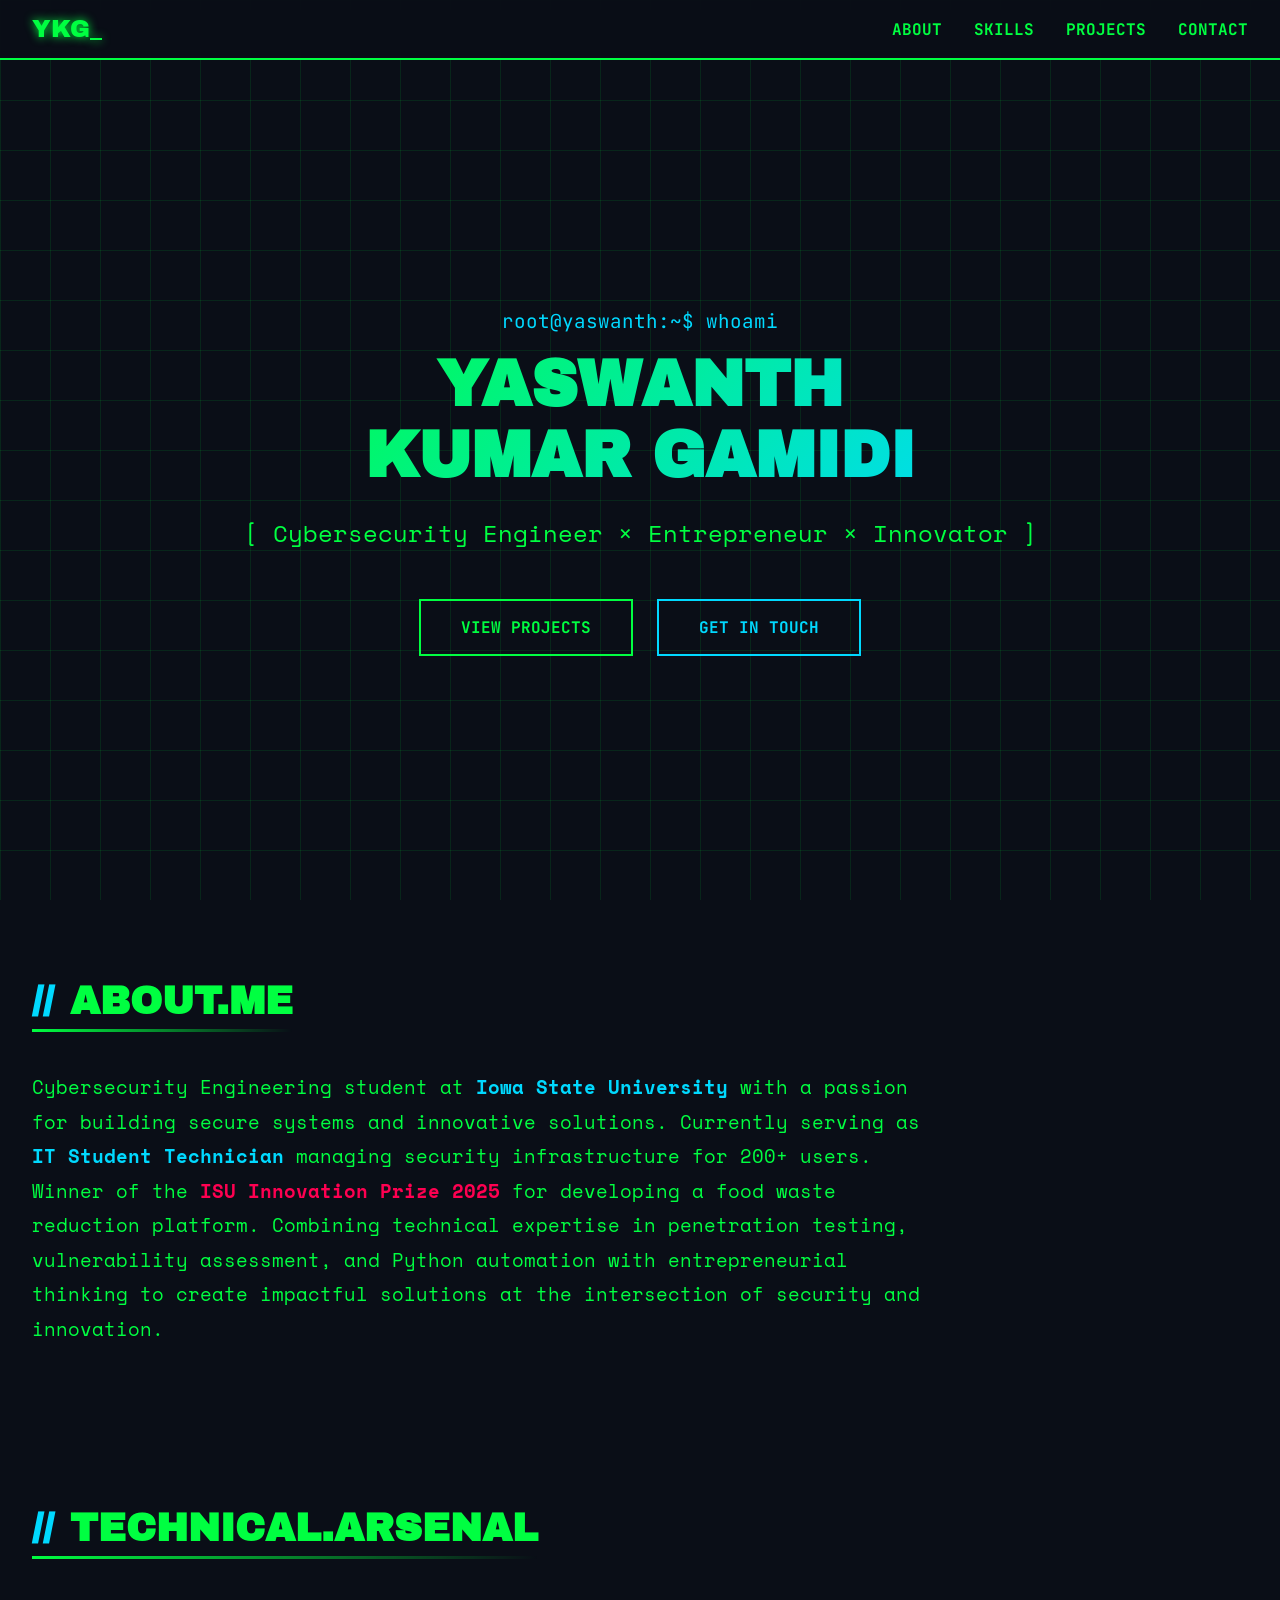
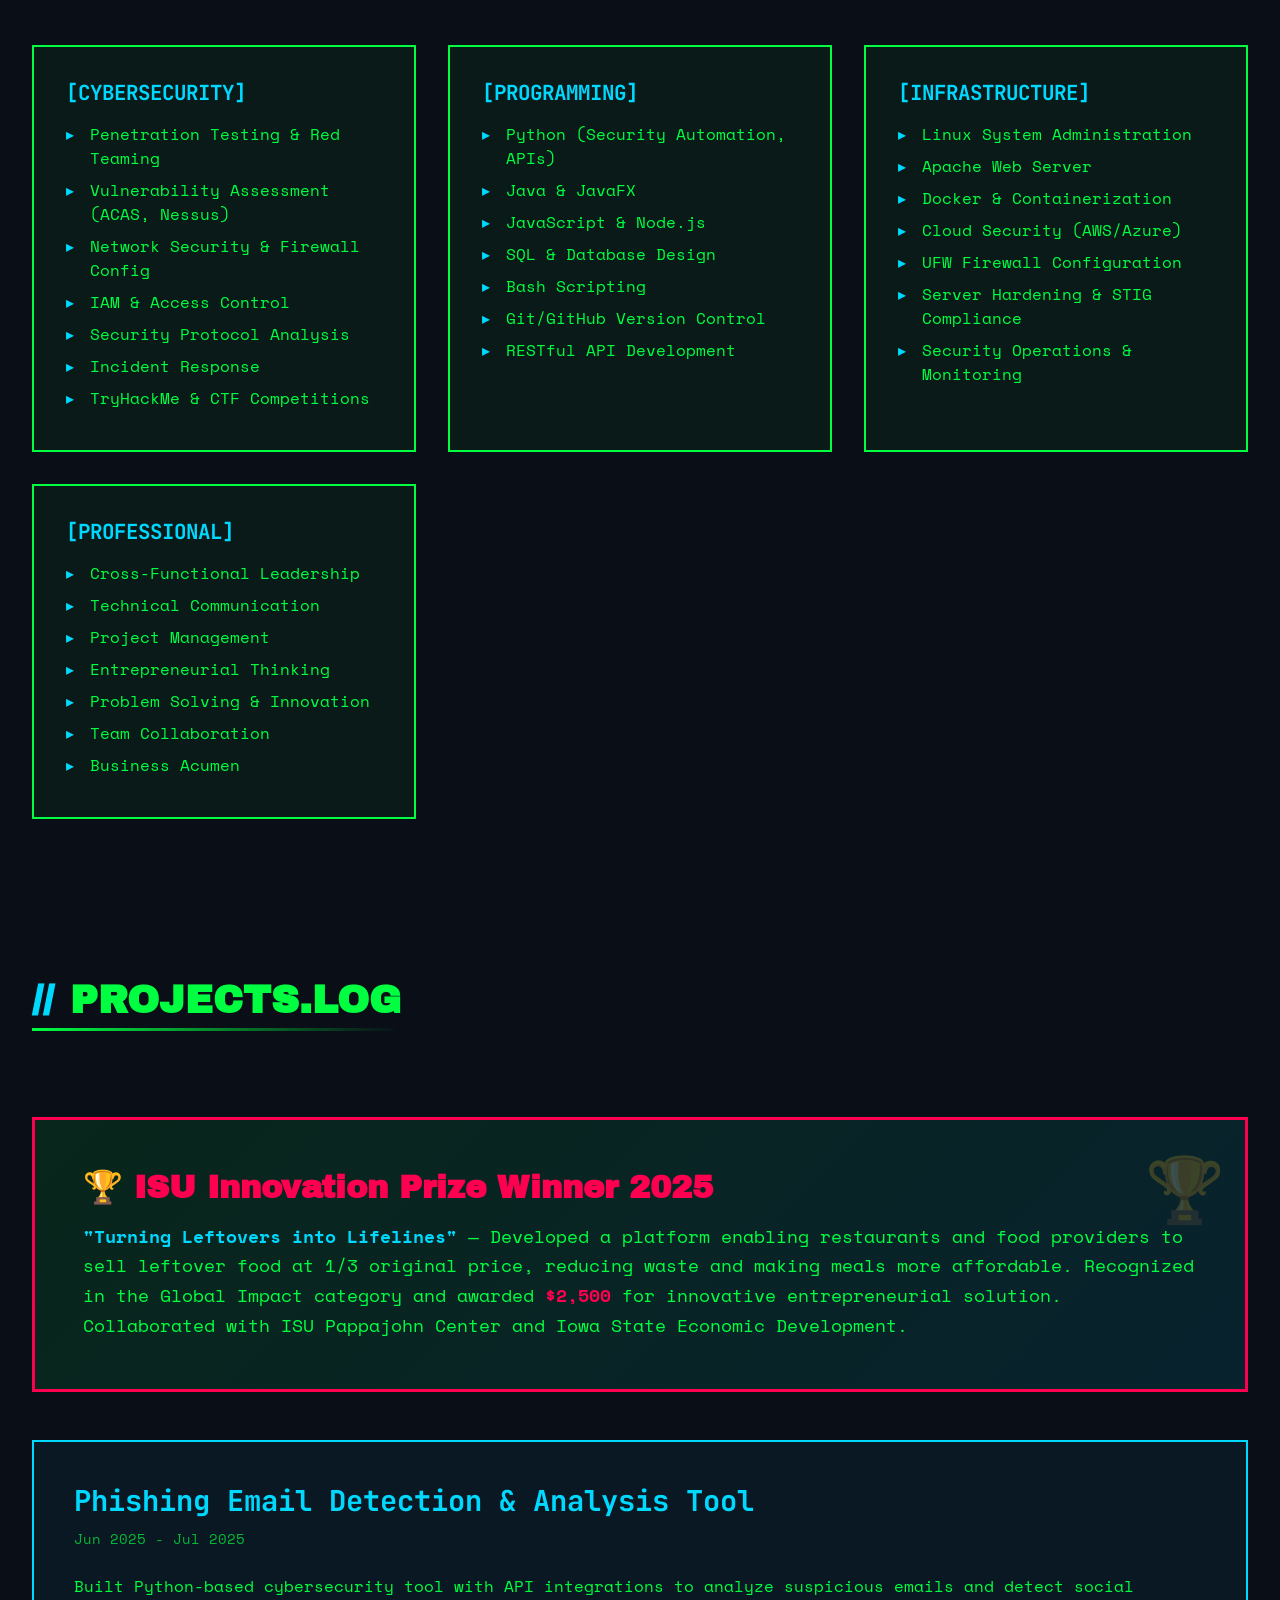
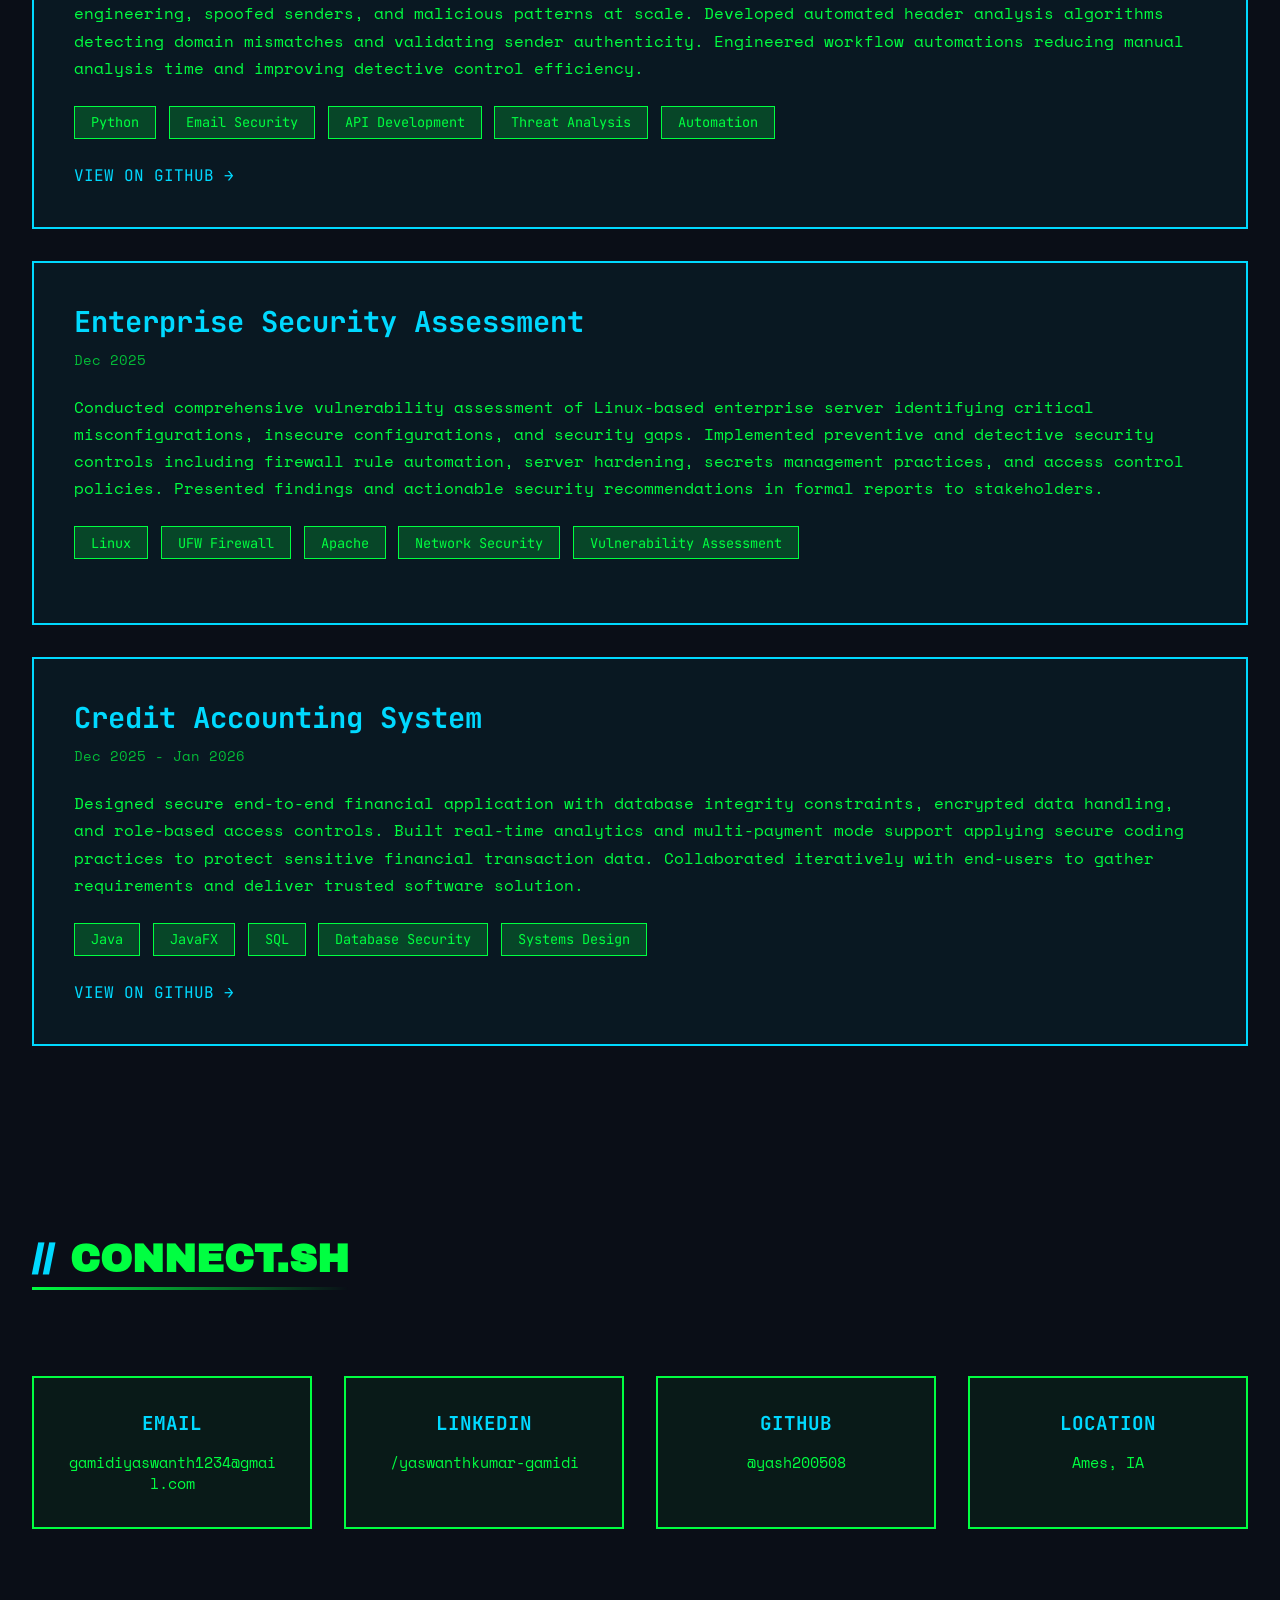
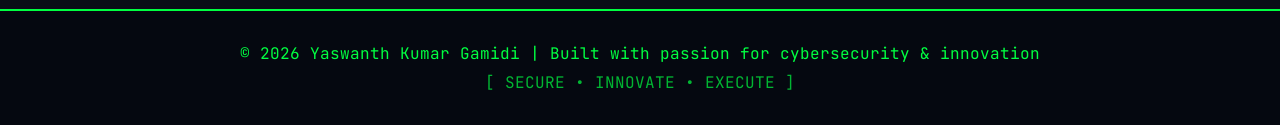
==== index.html @ 46345629 "Add responsive portfolio website" ====
<!DOCTYPE html>
<html lang="en">
<head>
    <meta charset="UTF-8">
    <meta name="viewport" content="width=device-width, initial-scale=1.0">
    <title>Yaswanth Kumar Gamidi | Cybersecurity & Entrepreneurship</title>
    <link href="https://fonts.googleapis.com/css2?family=JetBrains+Mono:wght@400;700&family=Space+Mono:wght@400;700&family=Archivo+Black&display=swap" rel="stylesheet">
    <style>
        :root {
            --terminal-green: #00ff41;
            --matrix-green: #0dff00;
            --dark-bg: #0a0e17;
            --darker-bg: #050810;
            --accent-cyan: #00d9ff;
            --warning-red: #ff0051;
            --grid-color: rgba(0, 255, 65, 0.1);
        }

        * {
            margin: 0;
            padding: 0;
            box-sizing: border-box;
        }

        body {
            font-family: 'Space Mono', monospace;
            background: var(--dark-bg);
            color: var(--terminal-green);
            overflow-x: hidden;
            cursor: crosshair;
        }

        /* Animated grid background */
        body::before {
            content: '';
            position: fixed;
            top: 0;
            left: 0;
            width: 100%;
            height: 100%;
            background-image: 
                linear-gradient(var(--grid-color) 1px, transparent 1px),
                linear-gradient(90deg, var(--grid-color) 1px, transparent 1px);
            background-size: 50px 50px;
            animation: gridScroll 20s linear infinite;
            pointer-events: none;
            z-index: -1;
        }

        @keyframes gridScroll {
            0% { transform: translateY(0); }
            100% { transform: translateY(50px); }
        }

        /* Glitch effect */
        .glitch {
            position: relative;
            animation: glitch 3s infinite;
        }

        @keyframes glitch {
            0%, 90%, 100% { transform: translate(0); }
            92% { transform: translate(-2px, 2px); }
            94% { transform: translate(2px, -2px); }
            96% { transform: translate(-2px, -2px); }
        }

        /* Header/Nav */
        header {
            position: fixed;
            top: 0;
            width: 100%;
            background: rgba(10, 14, 23, 0.95);
            backdrop-filter: blur(10px);
            border-bottom: 2px solid var(--terminal-green);
            z-index: 1000;
            padding: 1rem 2rem;
        }

        nav {
            max-width: 1400px;
            margin: 0 auto;
            display: flex;
            justify-content: space-between;
            align-items: center;
        }

        .logo {
            font-family: 'Archivo Black', sans-serif;
            font-size: 1.5rem;
            color: var(--terminal-green);
            text-shadow: 0 0 10px var(--terminal-green);
        }

        .nav-links {
            display: flex;
            flex-wrap: wrap;
            gap: 2rem;
            list-style: none;
        }

        .nav-links a {
            color: var(--terminal-green);
            text-decoration: none;
            font-family: 'JetBrains Mono', monospace;
            font-weight: 700;
            transition: all 0.3s;
            position: relative;
        }

        .nav-links a::before {
            content: '>';
            position: absolute;
            left: -15px;
            opacity: 0;
            transition: all 0.3s;
        }

        .nav-links a:hover {
            color: var(--accent-cyan);
            text-shadow: 0 0 10px var(--accent-cyan);
        }

        .nav-links a:hover::before {
            opacity: 1;
            left: -20px;
        }

        /* Hero Section */
        .hero {
            min-height: 100vh;
            display: flex;
            align-items: center;
            justify-content: center;
            padding: 6rem 2rem 2rem;
            position: relative;
        }

        .hero-content {
            max-width: 1200px;
            text-align: center;
            z-index: 1;
        }

        .terminal-prefix {
            font-family: 'JetBrains Mono', monospace;
            color: var(--accent-cyan);
            font-size: 1.2rem;
            margin-bottom: 1rem;
            animation: blink 1s infinite;
        }

        @keyframes blink {
            0%, 50% { opacity: 1; }
            51%, 100% { opacity: 0; }
        }

        h1 {
            font-family: 'Archivo Black', sans-serif;
            /* fluid size using clamp */
            font-size: clamp(2.5rem, 5vw, 5rem);
            line-height: 1.1;
            margin-bottom: 1.5rem;
            text-transform: uppercase;
            background: linear-gradient(135deg, var(--terminal-green), var(--accent-cyan));
            -webkit-background-clip: text;
            -webkit-text-fill-color: transparent;
            background-clip: text;
            animation: slideUp 1s ease-out;
        }

        @keyframes slideUp {
            from { opacity: 0; transform: translateY(30px); }
            to { opacity: 1; transform: translateY(0); }
        }

        .tagline {
            /* responsive tagline */
            font-size: clamp(1rem, 2vw, 1.5rem);
            color: var(--terminal-green);
            margin-bottom: 2rem;
            font-weight: 400;
            animation: slideUp 1s ease-out 0.2s both;
        }

        .cta-buttons {
            display: flex;
            gap: 1.5rem;
            justify-content: center;
            margin-top: 3rem;
            animation: slideUp 1s ease-out 0.4s both;
        }

        .btn {
            padding: 1rem 2.5rem;
            border: 2px solid var(--terminal-green);
            background: transparent;
            color: var(--terminal-green);
            font-family: 'JetBrains Mono', monospace;
            font-weight: 700;
            font-size: 1rem;
            cursor: pointer;
            position: relative;
            overflow: hidden;
            transition: all 0.3s;
            text-decoration: none;
            display: inline-block;
        }

        .btn::before {
            content: '';
            position: absolute;
            top: 0;
            left: -100%;
            width: 100%;
            height: 100%;
            background: var(--terminal-green);
            transition: left 0.3s;
            z-index: -1;
        }

        .btn:hover {
            color: var(--dark-bg);
            box-shadow: 0 0 20px var(--terminal-green);
        }

        .btn:hover::before {
            left: 0;
        }

        .btn-secondary {
            border-color: var(--accent-cyan);
            color: var(--accent-cyan);
        }

        .btn-secondary::before {
            background: var(--accent-cyan);
        }

        .btn-secondary:hover {
            box-shadow: 0 0 20px var(--accent-cyan);
        }

        /* Sections */
        section {
            max-width: 1400px;
            margin: 0 auto;
            padding: 5rem 2rem;
        }

        .section-title {
            font-family: 'Archivo Black', sans-serif;
            /* clamp for responsive section title */
            font-size: clamp(2rem, 3vw, 3rem);
            color: var(--terminal-green);
            margin-bottom: 3rem;
            position: relative;
            display: inline-block;
        }

        .section-title::before {
            content: '//';
            color: var(--accent-cyan);
            margin-right: 1rem;
        }

        .section-title::after {
            content: '';
            position: absolute;
            bottom: -10px;
            left: 0;
            width: 100%;
            height: 3px;
            background: linear-gradient(90deg, var(--terminal-green), transparent);
        }

        /* Skills Grid */
        .skills-grid {
            display: grid;
            grid-template-columns: repeat(auto-fit, minmax(300px, 1fr));
            gap: 2rem;
            margin-top: 3rem;
        }

        .skill-card {
            background: rgba(0, 255, 65, 0.05);
            border: 2px solid var(--terminal-green);
            padding: 2rem;
            position: relative;
            transition: all 0.3s;
        }

        .skill-card::before {
            content: '';
            position: absolute;
            top: 0;
            left: 0;
            width: 4px;
            height: 0;
            background: var(--accent-cyan);
            transition: height 0.3s;
        }

        .skill-card:hover {
            transform: translateX(10px);
            background: rgba(0, 255, 65, 0.1);
            box-shadow: 0 0 30px rgba(0, 255, 65, 0.3);
        }

        .skill-card:hover::before {
            height: 100%;
        }

        .skill-card h3 {
            font-family: 'JetBrains Mono', monospace;
            color: var(--accent-cyan);
            margin-bottom: 1rem;
            font-size: 1.3rem;
        }

        .skill-card ul {
            list-style: none;
            color: var(--terminal-green);
        }

        .skill-card li {
            margin-bottom: 0.5rem;
            padding-left: 1.5rem;
            position: relative;
        }

        .skill-card li::before {
            content: '▸';
            position: absolute;
            left: 0;
            color: var(--accent-cyan);
        }

        /* Projects */
        .project-card {
            background: rgba(0, 217, 255, 0.05);
            border: 2px solid var(--accent-cyan);
            padding: 2.5rem;
            margin-bottom: 2rem;
            position: relative;
            transition: all 0.4s;
        }

        .project-card::after {
            content: '';
            position: absolute;
            top: -2px;
            right: -2px;
            bottom: -2px;
            left: -2px;
            background: linear-gradient(45deg, var(--terminal-green), var(--accent-cyan));
            z-index: -1;
            opacity: 0;
            transition: opacity 0.4s;
        }

        .project-card:hover::after {
            opacity: 0.3;
        }

        .project-card:hover {
            transform: scale(1.02);
            box-shadow: 0 10px 40px rgba(0, 217, 255, 0.4);
        }

        .project-header {
            display: flex;
            justify-content: space-between;
            align-items: start;
            margin-bottom: 1.5rem;
        }

        .project-card h3 {
            font-family: 'JetBrains Mono', monospace;
            font-size: 1.8rem;
            color: var(--accent-cyan);
            margin-bottom: 0.5rem;
        }

        .project-date {
            color: var(--terminal-green);
            font-size: 0.9rem;
            opacity: 0.7;
        }

        .project-description {
            color: var(--terminal-green);
            line-height: 1.7;
            margin-bottom: 1.5rem;
        }

        .project-tech {
            display: flex;
            flex-wrap: wrap;
            gap: 0.8rem;
            margin-bottom: 1.5rem;
        }

        .tech-tag {
            padding: 0.4rem 1rem;
            background: rgba(0, 255, 65, 0.2);
            border: 1px solid var(--terminal-green);
            font-family: 'JetBrains Mono', monospace;
            font-size: 0.85rem;
            color: var(--terminal-green);
        }

        .project-link {
            display: inline-flex;
            align-items: center;
            gap: 0.5rem;
            color: var(--accent-cyan);
            text-decoration: none;
            font-family: 'JetBrains Mono', monospace;
            transition: all 0.3s;
        }

        .project-link:hover {
            text-shadow: 0 0 10px var(--accent-cyan);
            transform: translateX(5px);
        }

        /* Achievement Card */
        .achievement-card {
            background: linear-gradient(135deg, rgba(0, 255, 65, 0.1), rgba(0, 217, 255, 0.1));
            border: 3px solid var(--warning-red);
            padding: 3rem;
            margin: 3rem 0;
            position: relative;
            overflow: hidden;
        }

        .achievement-card::before {
            content: '🏆';
            position: absolute;
            top: 20px;
            right: 20px;
            font-size: 4rem;
            opacity: 0.2;
        }

        .achievement-card h3 {
            font-family: 'Archivo Black', sans-serif;
            font-size: 2rem;
            color: var(--warning-red);
            margin-bottom: 1rem;
        }

        /* Contact Section */
        .contact-grid {
            display: grid;
            grid-template-columns: repeat(auto-fit, minmax(250px, 1fr));
            gap: 2rem;
            margin-top: 3rem;
        }

        .contact-item {
            background: rgba(0, 255, 65, 0.05);
            border: 2px solid var(--terminal-green);
            padding: 2rem;
            text-align: center;
            transition: all 0.3s;
            text-decoration: none;
            color: var(--terminal-green);
            display: block;
        }

        .contact-item:hover {
            background: rgba(0, 255, 65, 0.15);
            transform: translateY(-10px);
            box-shadow: 0 10px 30px rgba(0, 255, 65, 0.3);
        }

        .contact-item h4 {
            font-family: 'JetBrains Mono', monospace;
            color: var(--accent-cyan);
            margin-bottom: 1rem;
            font-size: 1.2rem;
        }

        /* Footer */
        footer {
            background: var(--darker-bg);
            border-top: 2px solid var(--terminal-green);
            padding: 2rem;
            text-align: center;
            color: var(--terminal-green);
            font-family: 'JetBrains Mono', monospace;
        }

        /* Scroll indicator */
        .scroll-indicator {
            position: fixed;
            top: 0;
            left: 0;
            height: 4px;
            background: linear-gradient(90deg, var(--terminal-green), var(--accent-cyan));
            z-index: 9999;
            transition: width 0.1s;
        }

        /* Responsive */
        @media (max-width: 768px) {
            h1 {
                font-size: 3rem;
            }
            .section-title {
                font-size: 2rem;
            }
            .nav-links {
                gap: 1rem;
                font-size: 0.9rem;
            }
        }

        /* Responsive adjustments for long contact text */
        .contact-item p {
            max-width: 100%;
            overflow-wrap: anywhere;
            word-break: break-word;
            line-height: 1.4;
            font-size: clamp(0.85rem, 1.2vw, 1rem);
        }

        @media (max-width: 768px) {
            .contact-item {
                padding: 1.5rem;
            }
        }

    </style>
</head>
<body>
    <!-- Scroll Progress Bar -->
    <div class="scroll-indicator" id="scrollIndicator"></div>

    <!-- Header -->
    <header>
        <nav>
            <div class="logo glitch">YKG_</div>
            <ul class="nav-links">
                <li><a href="#about">ABOUT</a></li>
                <li><a href="#skills">SKILLS</a></li>
                <li><a href="#projects">PROJECTS</a></li>
                <li><a href="#contact">CONTACT</a></li>
            </ul>
        </nav>
    </header>

    <!-- Hero Section -->
    <section class="hero">
        <div class="hero-content">
            <div class="terminal-prefix">root@yaswanth:~$ whoami</div>
            <h1 class="glitch">YASWANTH<br>KUMAR GAMIDI</h1>
            <p class="tagline">[ Cybersecurity Engineer × Entrepreneur × Innovator ]</p>
            <div class="cta-buttons">
                <a href="#projects" class="btn">VIEW PROJECTS</a>
                <a href="#contact" class="btn btn-secondary">GET IN TOUCH</a>
            </div>
        </div>
    </section>

    <!-- About Section -->
    <section id="about">
        <h2 class="section-title">ABOUT.ME</h2>
        <p style="font-size: 1.2rem; line-height: 1.8; color: var(--terminal-green); max-width: 900px;">
            Cybersecurity Engineering student at <span style="color: var(--accent-cyan); font-weight: 700;">Iowa State University</span> 
            with a passion for building secure systems and innovative solutions. Currently serving as 
            <span style="color: var(--accent-cyan); font-weight: 700;">IT Student Technician</span> managing security infrastructure for 200+ users.
            Winner of the <span style="color: var(--warning-red); font-weight: 700;">ISU Innovation Prize 2025</span> for developing 
            a food waste reduction platform. Combining technical expertise in penetration testing, vulnerability assessment, 
            and Python automation with entrepreneurial thinking to create impactful solutions at the intersection of security and innovation.
        </p>
    </section>

    <!-- Skills Section -->
    <section id="skills">
        <h2 class="section-title">TECHNICAL.ARSENAL</h2>
        <div class="skills-grid">
            <div class="skill-card">
                <h3>[CYBERSECURITY]</h3>
                <ul>
                    <li>Penetration Testing & Red Teaming</li>
                    <li>Vulnerability Assessment (ACAS, Nessus)</li>
                    <li>Network Security & Firewall Config</li>
                    <li>IAM & Access Control</li>
                    <li>Security Protocol Analysis</li>
                    <li>Incident Response</li>
                    <li>TryHackMe & CTF Competitions</li>
                </ul>
            </div>
            
            <div class="skill-card">
                <h3>[PROGRAMMING]</h3>
                <ul>
                    <li>Python (Security Automation, APIs)</li>
                    <li>Java & JavaFX</li>
                    <li>JavaScript & Node.js</li>
                    <li>SQL & Database Design</li>
                    <li>Bash Scripting</li>
                    <li>Git/GitHub Version Control</li>
                    <li>RESTful API Development</li>
                </ul>
            </div>
            
            <div class="skill-card">
                <h3>[INFRASTRUCTURE]</h3>
                <ul>
                    <li>Linux System Administration</li>
                    <li>Apache Web Server</li>
                    <li>Docker & Containerization</li>
                    <li>Cloud Security (AWS/Azure)</li>
                    <li>UFW Firewall Configuration</li>
                    <li>Server Hardening & STIG Compliance</li>
                    <li>Security Operations & Monitoring</li>
                </ul>
            </div>
            
            <div class="skill-card">
                <h3>[PROFESSIONAL]</h3>
                <ul>
                    <li>Cross-Functional Leadership</li>
                    <li>Technical Communication</li>
                    <li>Project Management</li>
                    <li>Entrepreneurial Thinking</li>
                    <li>Problem Solving & Innovation</li>
                    <li>Team Collaboration</li>
                    <li>Business Acumen</li>
                </ul>
            </div>
        </div>
    </section>

    <!-- Projects Section -->
    <section id="projects">
        <h2 class="section-title">PROJECTS.LOG</h2>
        
        <!-- Innovation Prize -->
        <div class="achievement-card">
            <h3>🏆 ISU Innovation Prize Winner 2025</h3>
            <p style="font-size: 1.1rem; line-height: 1.7; color: var(--terminal-green);">
                <strong style="color: var(--accent-cyan);">"Turning Leftovers into Lifelines"</strong> — Developed a platform enabling restaurants 
                and food providers to sell leftover food at 1/3 original price, reducing waste and making meals more affordable. 
                Recognized in the Global Impact category and awarded <strong style="color: var(--warning-red);">$2,500</strong> 
                for innovative entrepreneurial solution. Collaborated with ISU Pappajohn Center and Iowa State Economic Development.
            </p>
        </div>
        
        <div class="project-card">
            <div class="project-header">
                <div>
                    <h3>Phishing Email Detection & Analysis Tool</h3>
                    <div class="project-date">Jun 2025 - Jul 2025</div>
                </div>
            </div>
            <p class="project-description">
                Built Python-based cybersecurity tool with API integrations to analyze suspicious emails and detect social engineering, 
                spoofed senders, and malicious patterns at scale. Developed automated header analysis algorithms detecting domain 
                mismatches and validating sender authenticity. Engineered workflow automations reducing manual analysis time and improving 
                detective control efficiency.
            </p>
            <div class="project-tech">
                <span class="tech-tag">Python</span>
                <span class="tech-tag">Email Security</span>
                <span class="tech-tag">API Development</span>
                <span class="tech-tag">Threat Analysis</span>
                <span class="tech-tag">Automation</span>
            </div>
            <a href="https://github.com/yash200508/Punky-Phishing-Mail" class="project-link" target="_blank">
                VIEW ON GITHUB →
            </a>
        </div>
        
        <div class="project-card">
            <div class="project-header">
                <div>
                    <h3>Enterprise Security Assessment</h3>
                    <div class="project-date">Dec 2025</div>
                </div>
            </div>
            <p class="project-description">
                Conducted comprehensive vulnerability assessment of Linux-based enterprise server identifying critical misconfigurations, 
                insecure configurations, and security gaps. Implemented preventive and detective security controls including firewall 
                rule automation, server hardening, secrets management practices, and access control policies. Presented findings and 
                actionable security recommendations in formal reports to stakeholders.
            </p>
            <div class="project-tech">
                <span class="tech-tag">Linux</span>
                <span class="tech-tag">UFW Firewall</span>
                <span class="tech-tag">Apache</span>
                <span class="tech-tag">Network Security</span>
                <span class="tech-tag">Vulnerability Assessment</span>
            </div>
        </div>
        
        <div class="project-card">
            <div class="project-header">
                <div>
                    <h3>Credit Accounting System</h3>
                    <div class="project-date">Dec 2025 - Jan 2026</div>
                </div>
            </div>
            <p class="project-description">
                Designed secure end-to-end financial application with database integrity constraints, encrypted data handling, 
                and role-based access controls. Built real-time analytics and multi-payment mode support applying secure coding 
                practices to protect sensitive financial transaction data. Collaborated iteratively with end-users to gather 
                requirements and deliver trusted software solution.
            </p>
            <div class="project-tech">
                <span class="tech-tag">Java</span>
                <span class="tech-tag">JavaFX</span>
                <span class="tech-tag">SQL</span>
                <span class="tech-tag">Database Security</span>
                <span class="tech-tag">Systems Design</span>
            </div>
            <a href="https://github.com/yash200508/credit-accounting" class="project-link" target="_blank">
                VIEW ON GITHUB →
            </a>
        </div>
    </section>

    <!-- Contact Section -->
    <section id="contact">
        <h2 class="section-title">CONNECT.SH</h2>
        <div class="contact-grid">
            <a href="mailto:gamidiyaswanth1234@gmail.com" class="contact-item">
                <h4>EMAIL</h4>
                <p>gamidiyaswanth1234@gmail.com</p>
            </a>
            <a href="https://linkedin.com/in/yaswanthkumar-gamidi-3367861a9" target="_blank" class="contact-item">
                <h4>LINKEDIN</h4>
                <p>/yaswanthkumar-gamidi</p>
            </a>
            <a href="https://github.com/yash200508" target="_blank" class="contact-item">
                <h4>GITHUB</h4>
                <p>@yash200508</p>
            </a>
            <div class="contact-item">
                <h4>LOCATION</h4>
                <p>Ames, IA</p>
            </div>
        </div>
    </section>

    <!-- Footer -->
    <footer>
        <p>© 2026 Yaswanth Kumar Gamidi | Built with passion for cybersecurity & innovation</p>
        <p style="margin-top: 0.5rem; opacity: 0.7;">[ SECURE • INNOVATE • EXECUTE ]</p>
    </footer>

    <script>
        // Scroll progress indicator
        window.addEventListener('scroll', () => {
            const scrollIndicator = document.getElementById('scrollIndicator');
            const windowHeight = document.documentElement.scrollHeight - document.documentElement.clientHeight;
            const scrolled = (window.scrollY / windowHeight) * 100;
            scrollIndicator.style.width = scrolled + '%';
        });

        // Smooth scrolling for anchor links
        document.querySelectorAll('a[href^="#"]').forEach(anchor => {
            anchor.addEventListener('click', function (e) {
                e.preventDefault();
                const target = document.querySelector(this.getAttribute('href'));
                if (target) {
                    target.scrollIntoView({
                        behavior: 'smooth',
                        block: 'start'
                    });
                }
            });
        });
    </script>
</body>
</html>
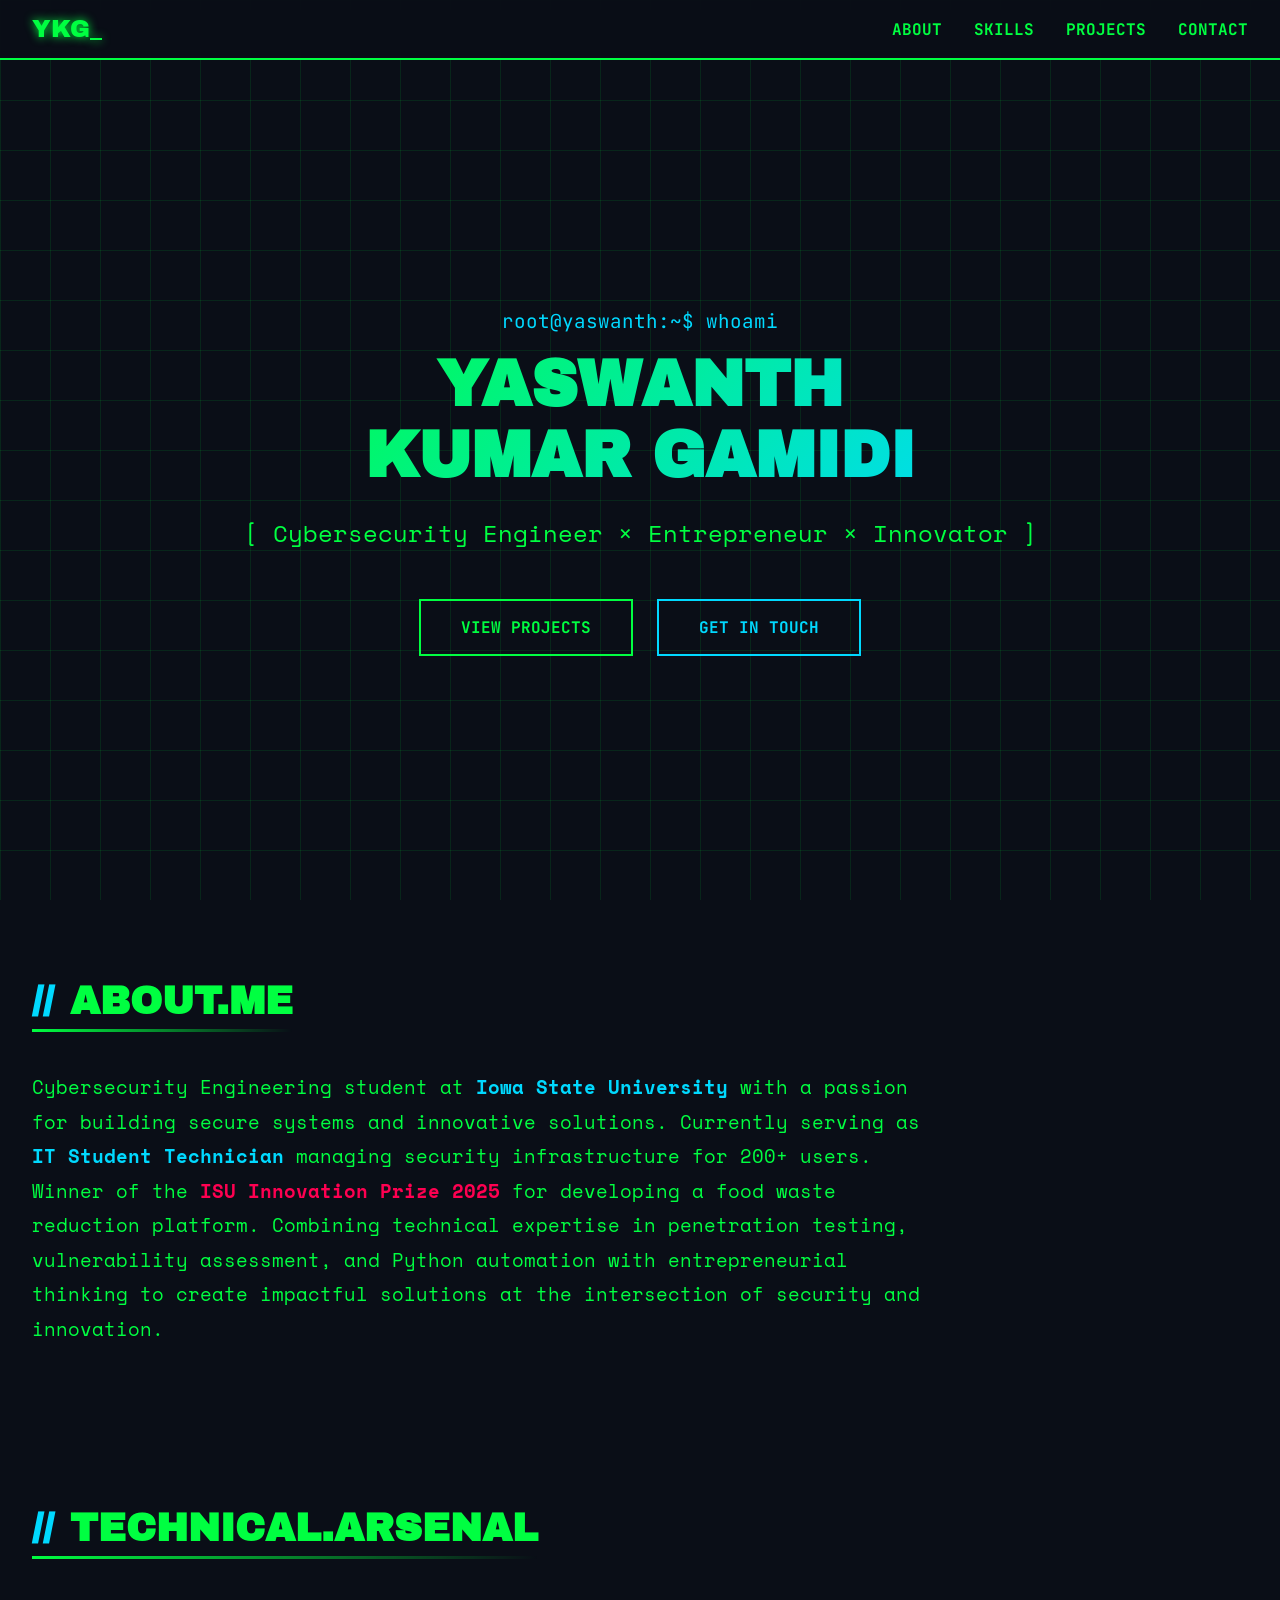
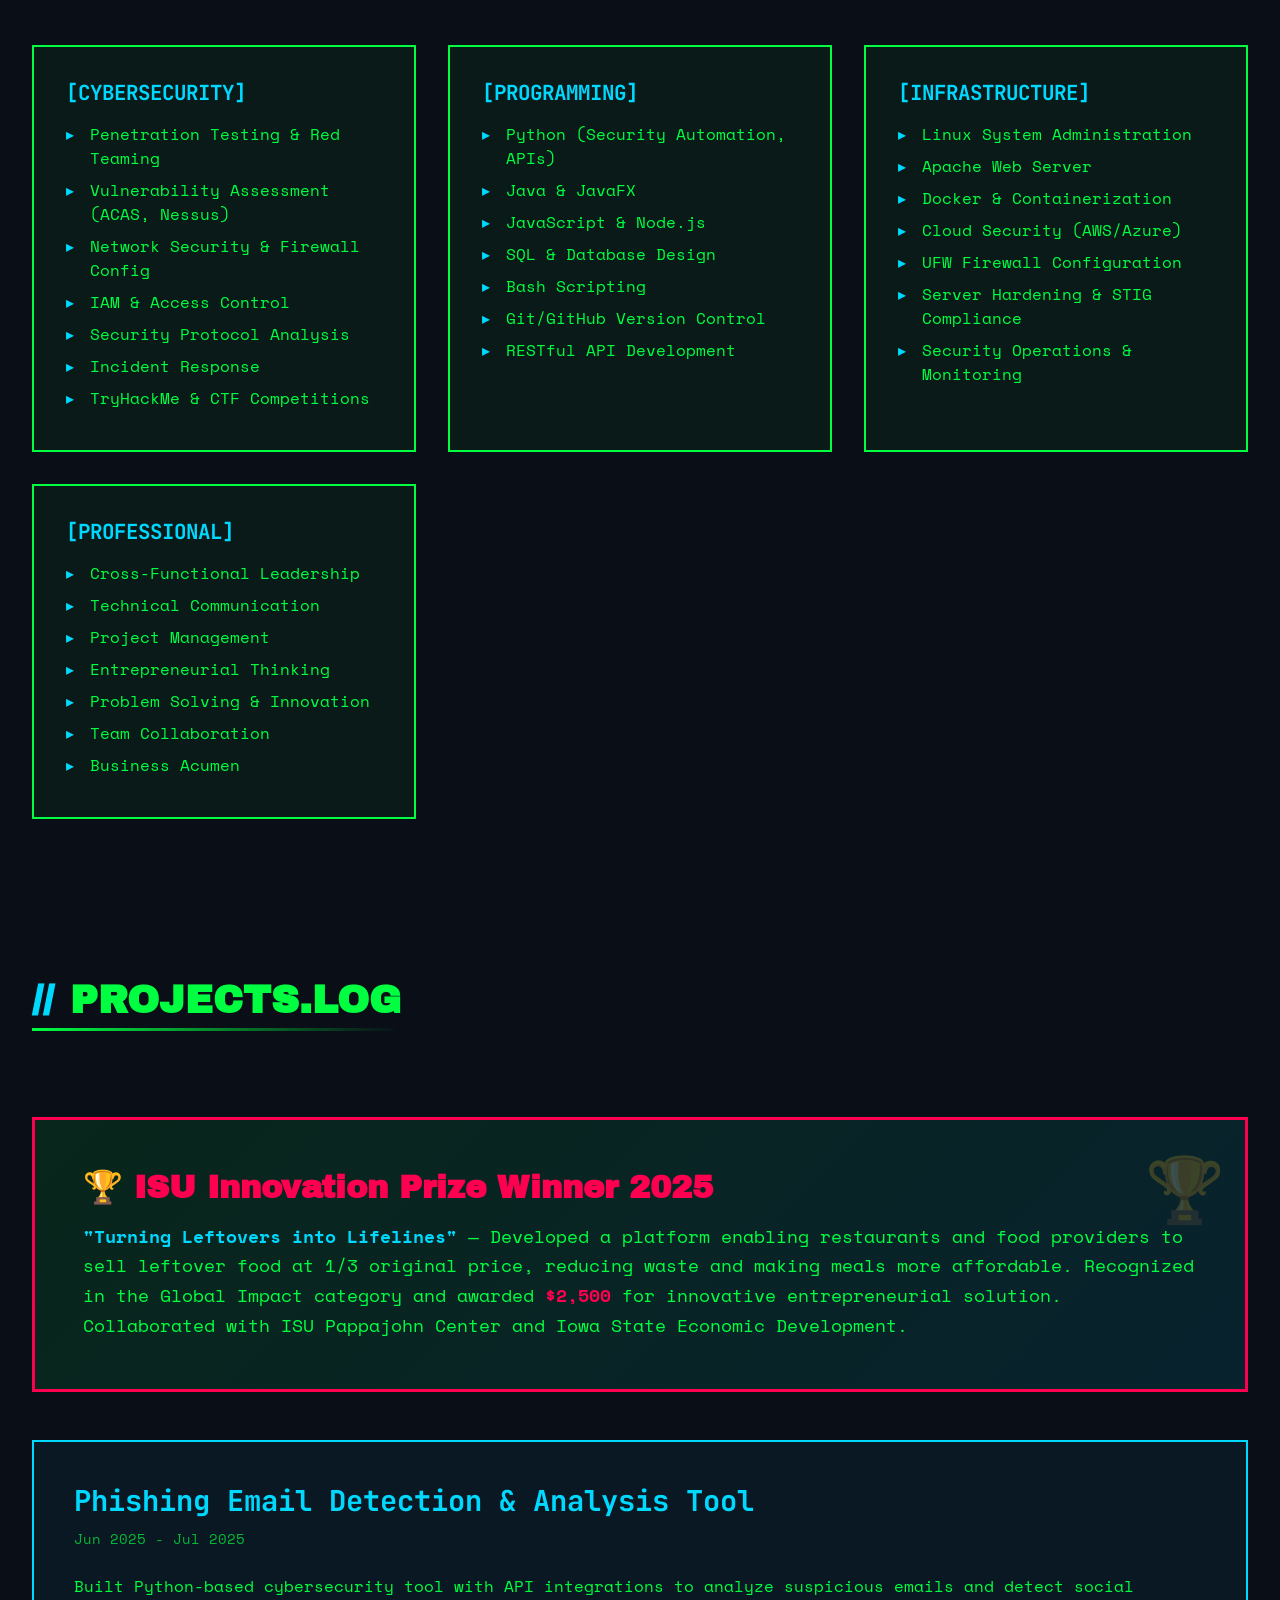
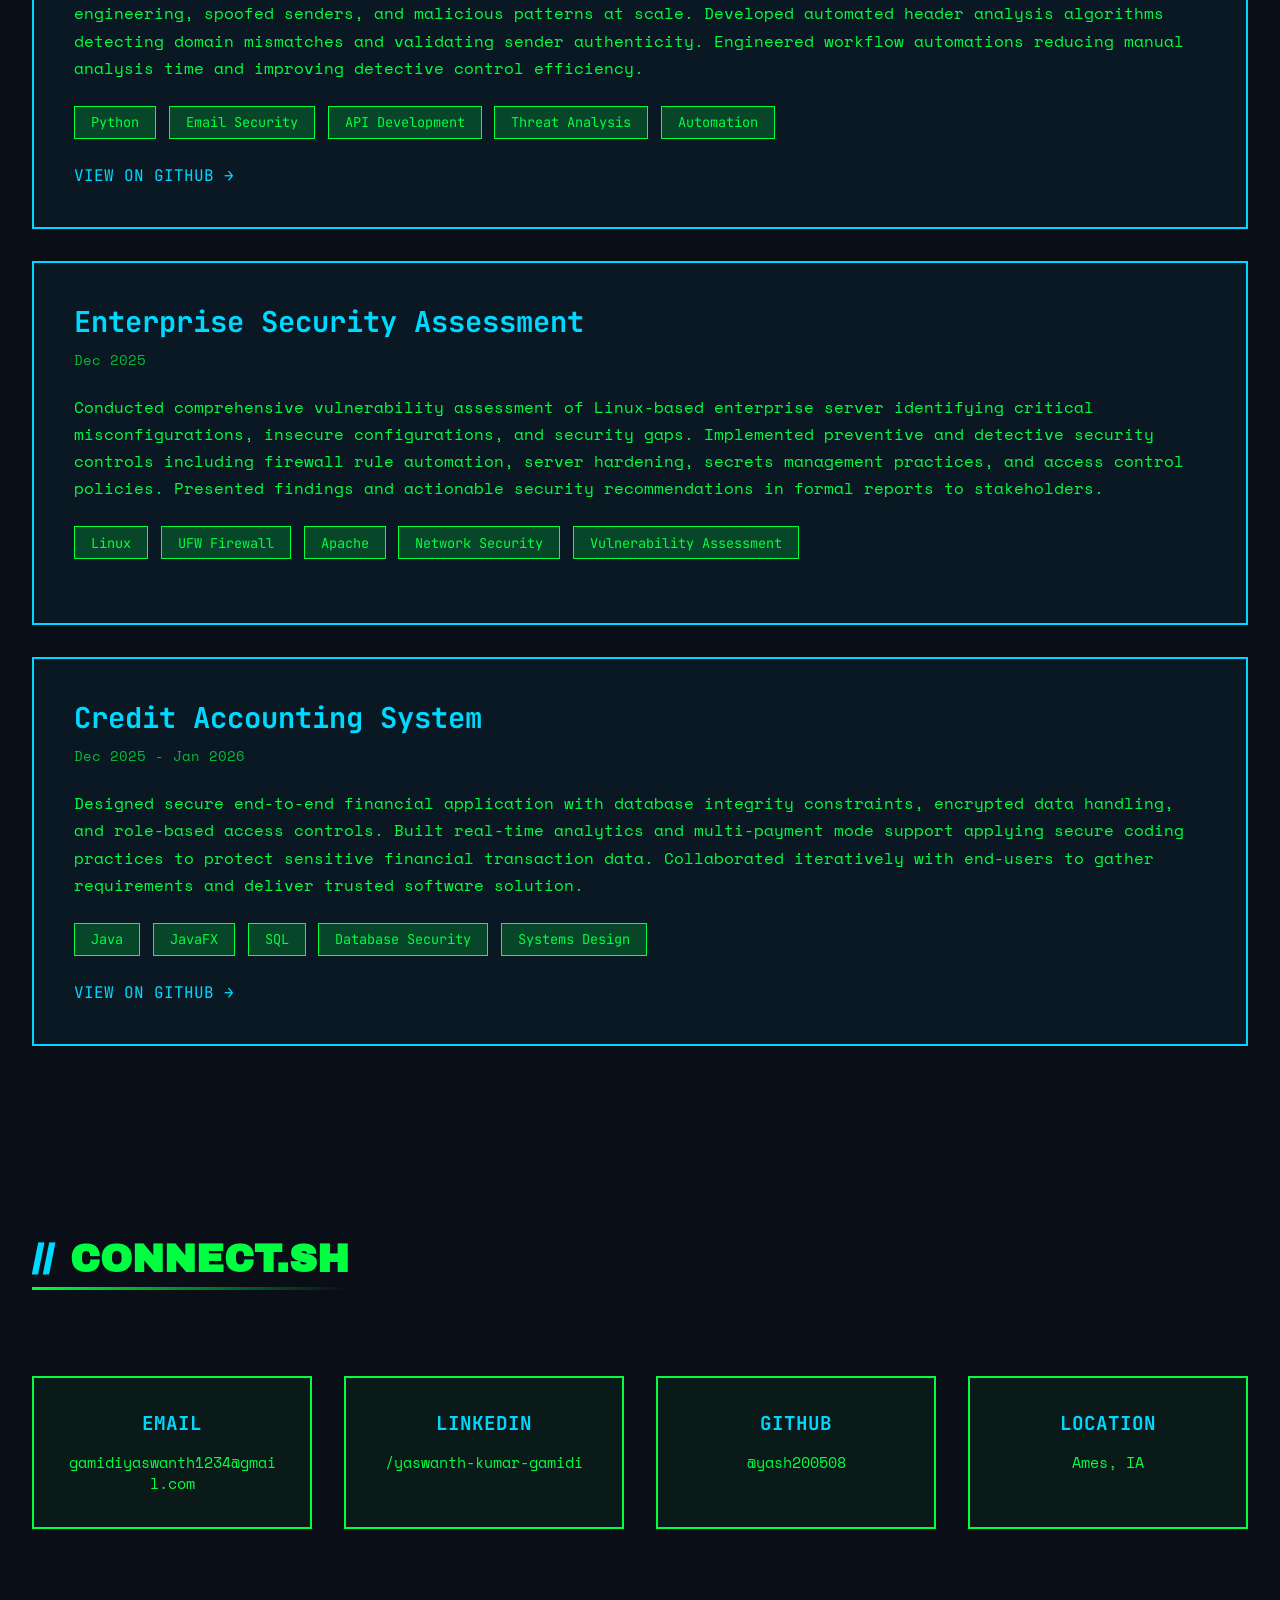
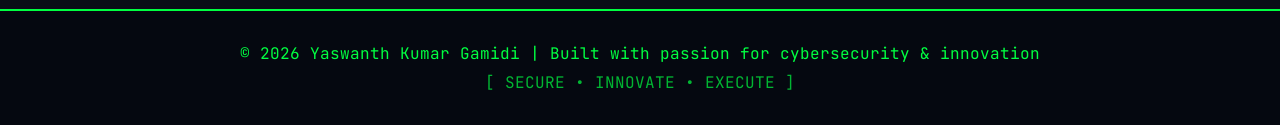
==== commit 23e2effb: "Update LinkedIn link to yaswanth-kumar-gamidi" ====
--- a/index.html
+++ b/index.html
@@ -732,9 +732,9 @@
                 <h4>EMAIL</h4>
                 <p>gamidiyaswanth1234@gmail.com</p>
             </a>
-            <a href="https://linkedin.com/in/yaswanthkumar-gamidi-3367861a9" target="_blank" class="contact-item">
+            <a href="https://www.linkedin.com/in/yaswanth-kumar-gamidi" target="_blank" class="contact-item">
                 <h4>LINKEDIN</h4>
-                <p>/yaswanthkumar-gamidi</p>
+                <p>/yaswanth-kumar-gamidi</p>
             </a>
             <a href="https://github.com/yash200508" target="_blank" class="contact-item">
                 <h4>GITHUB</h4>
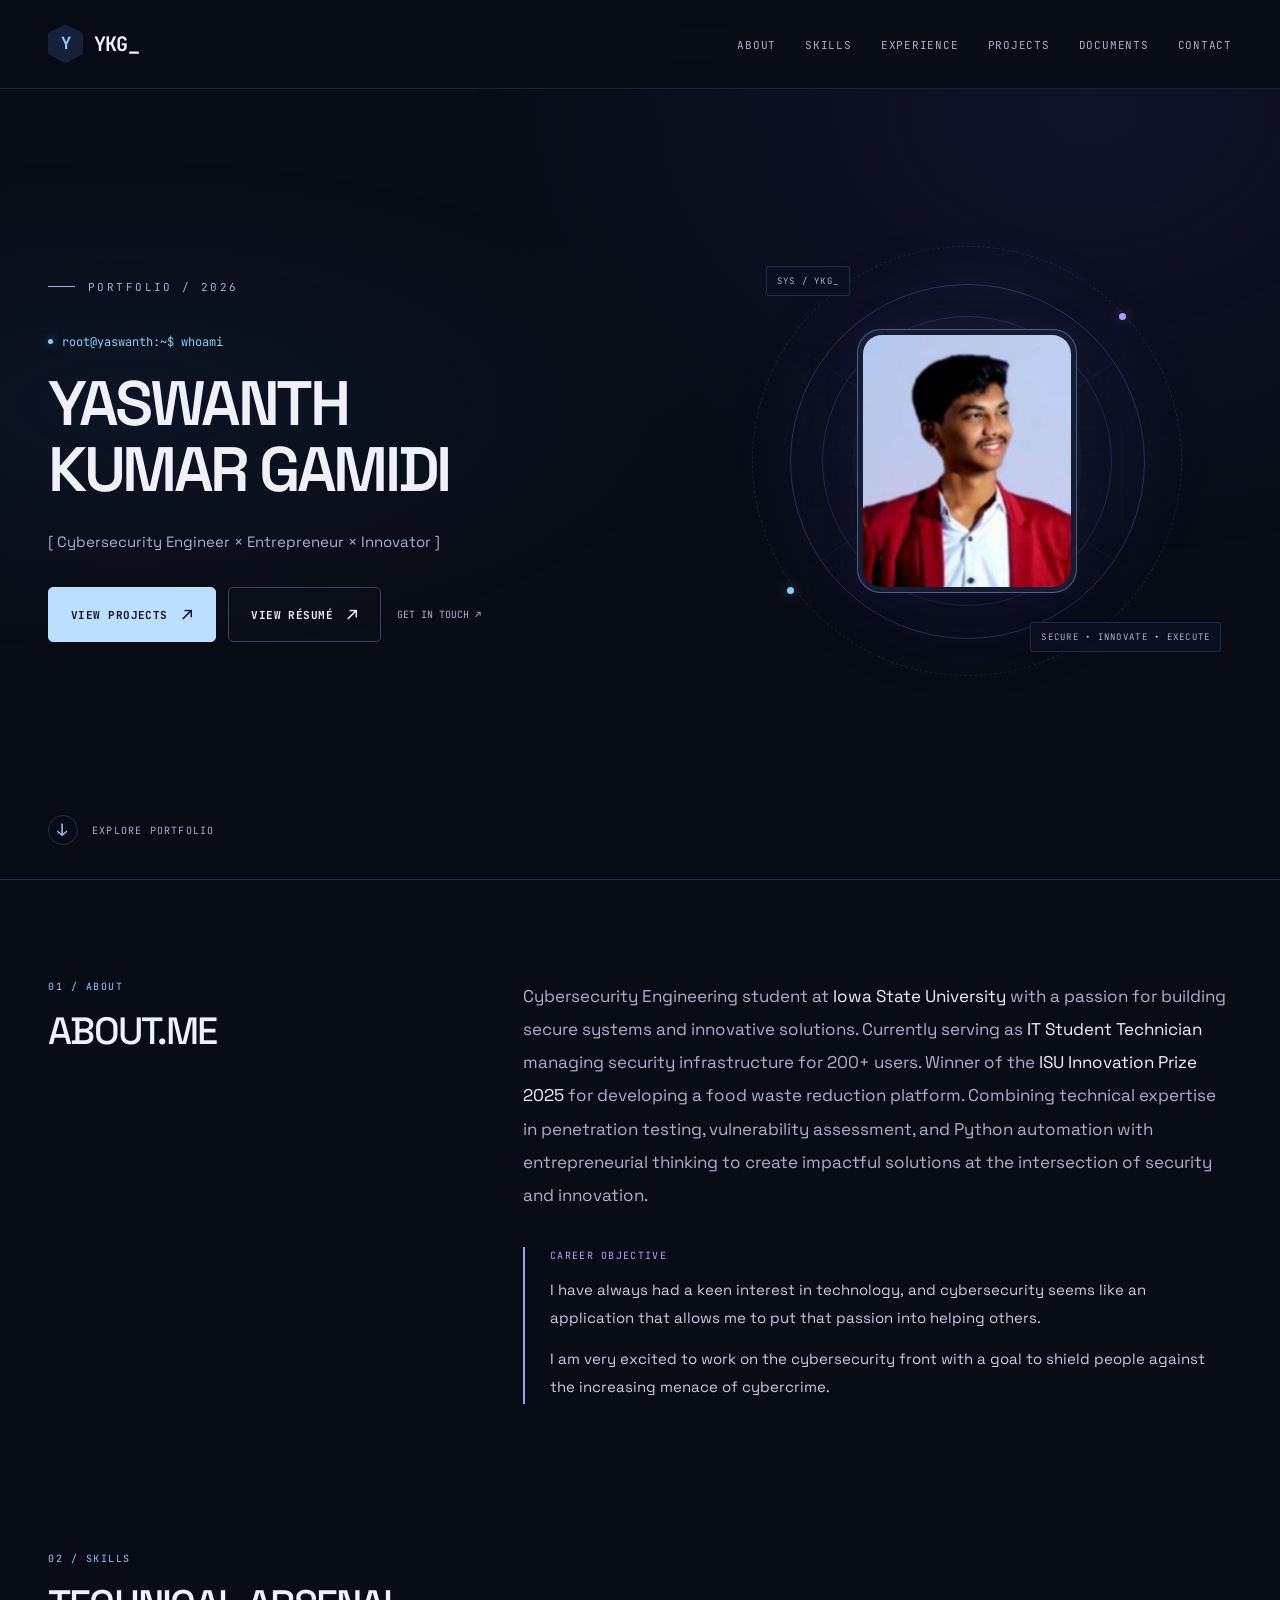
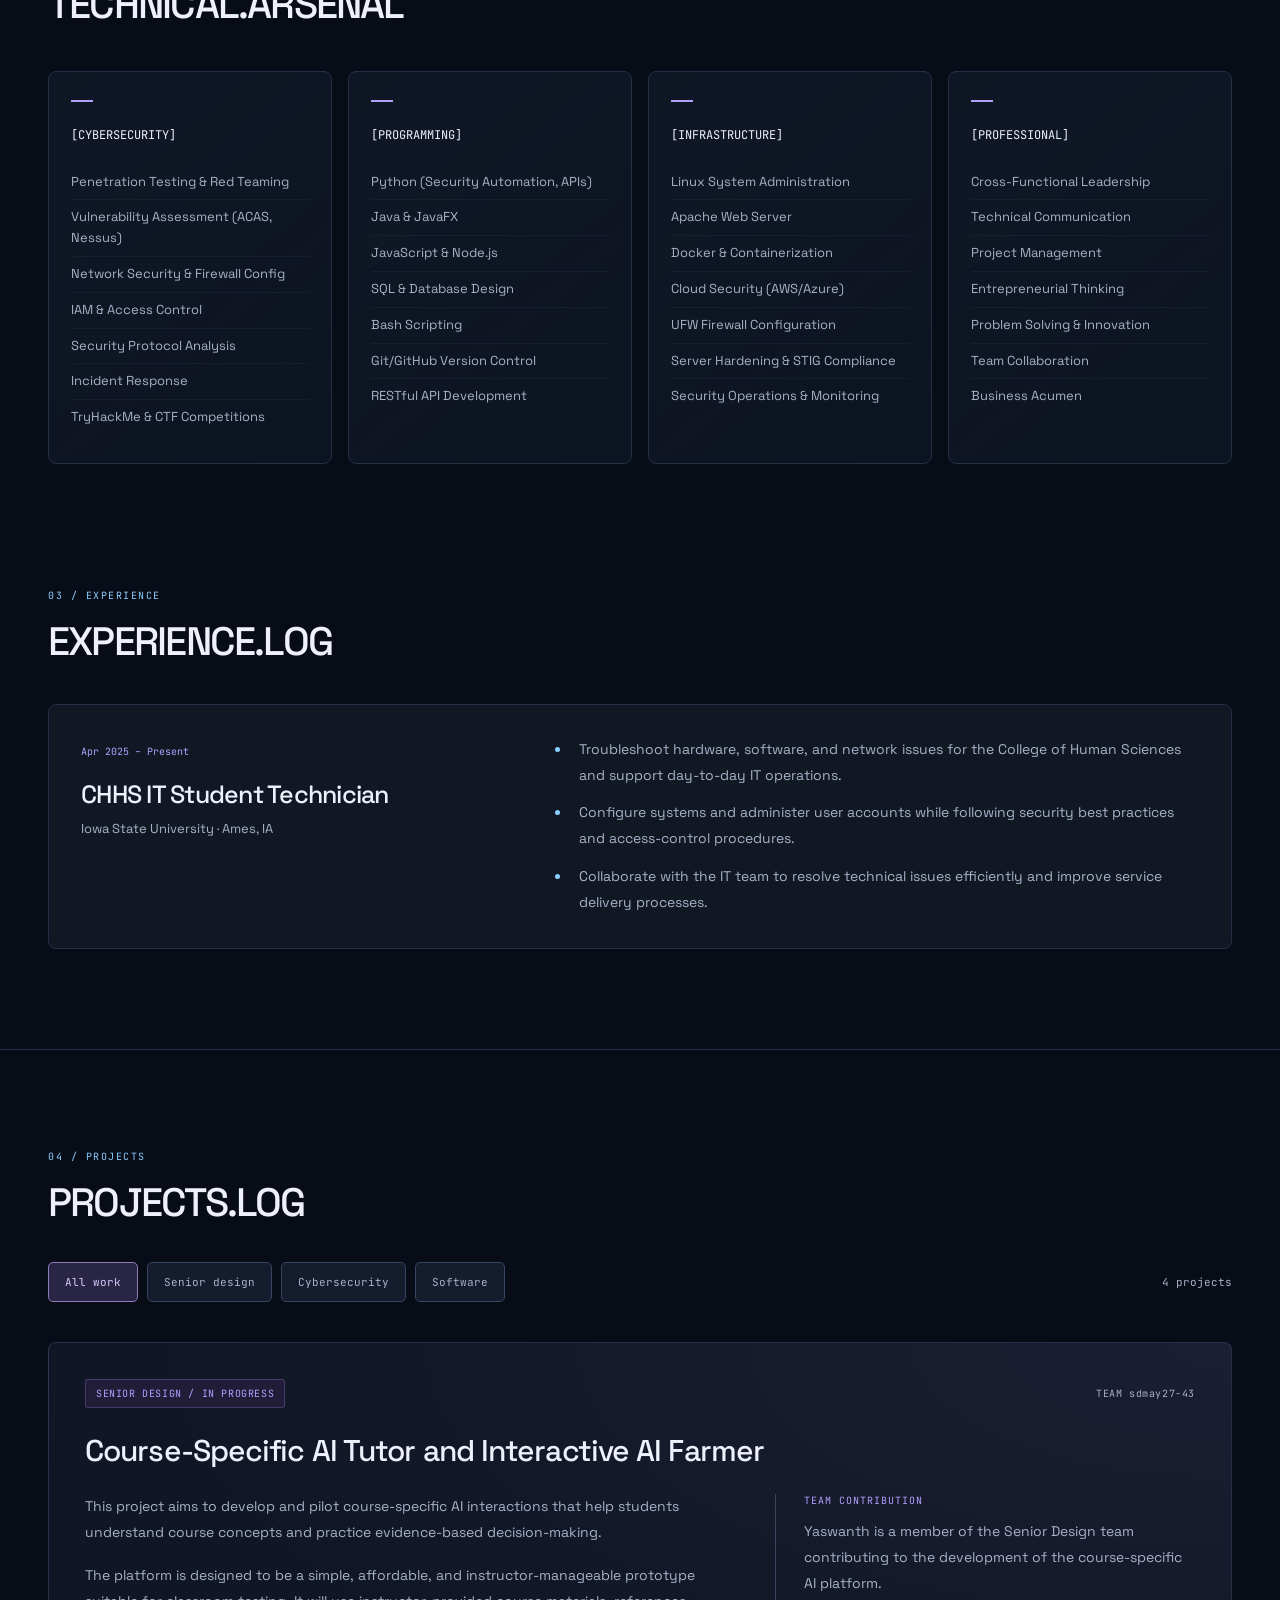
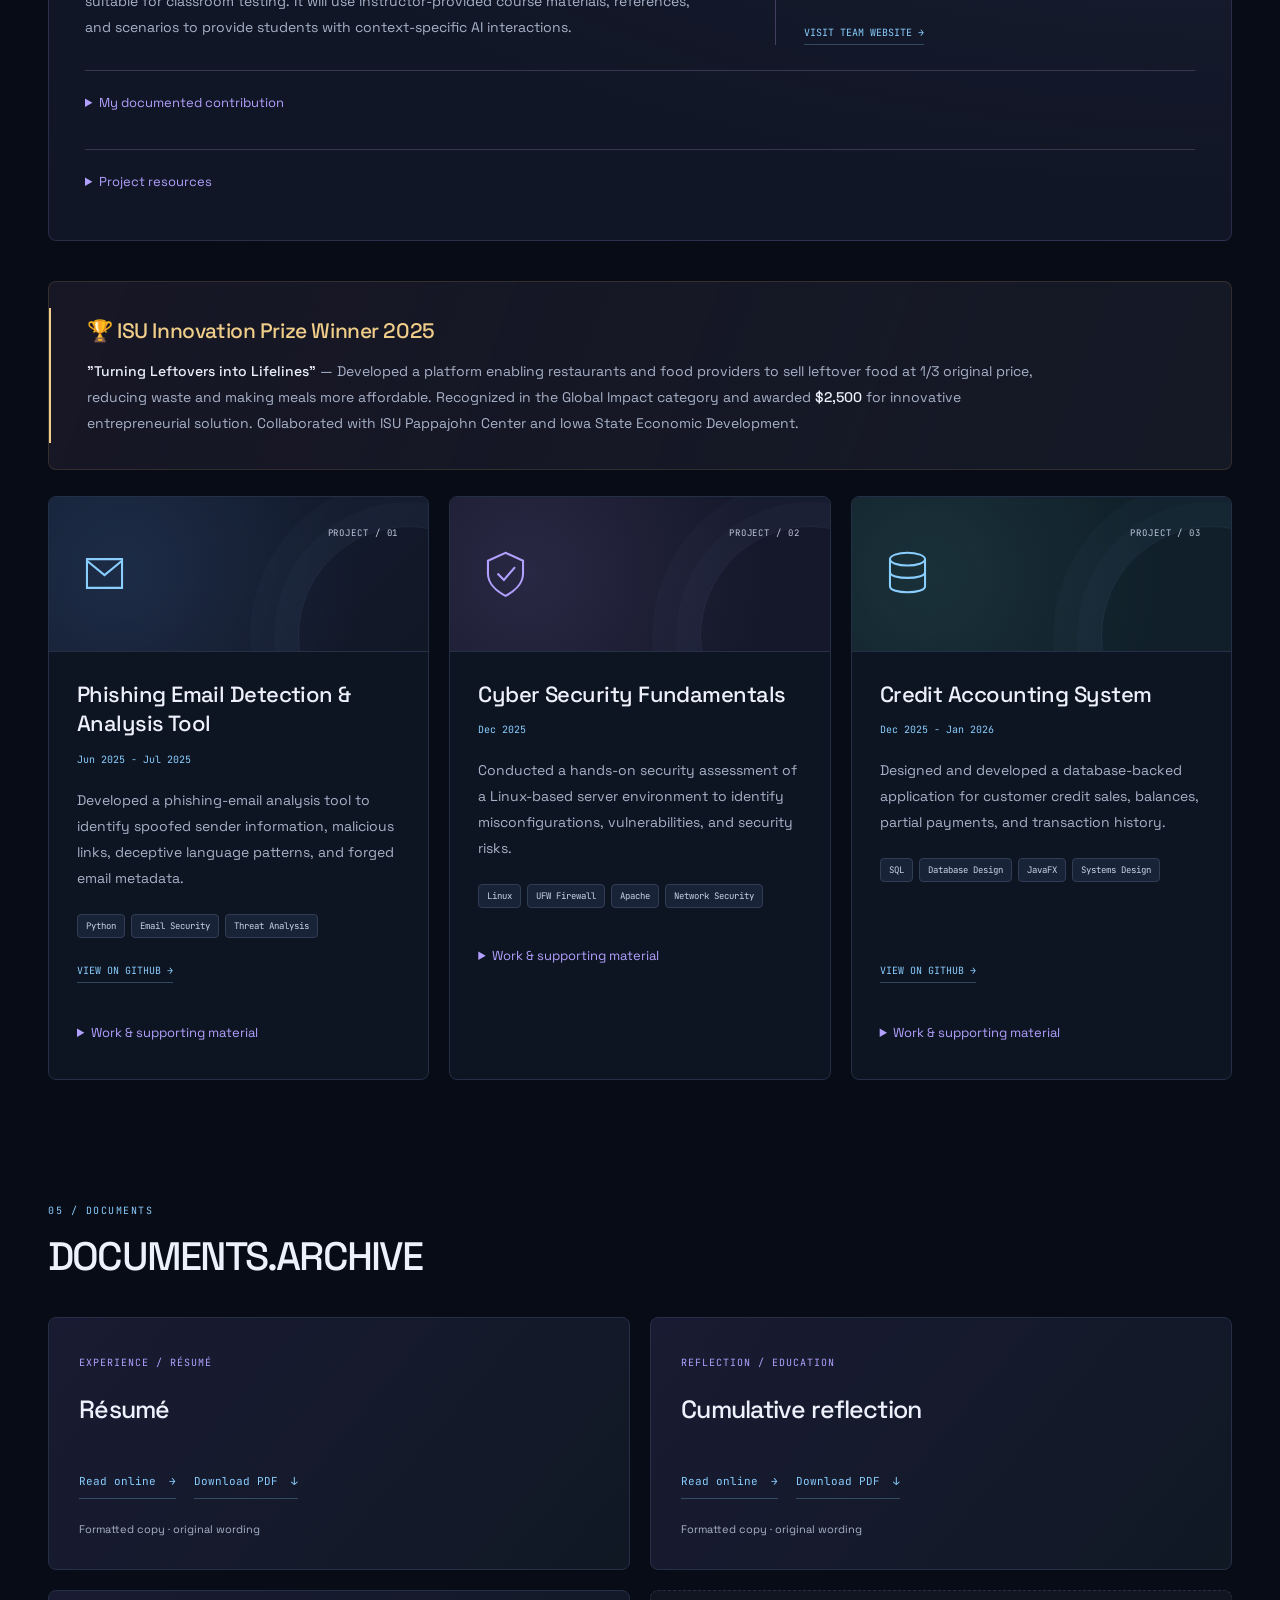
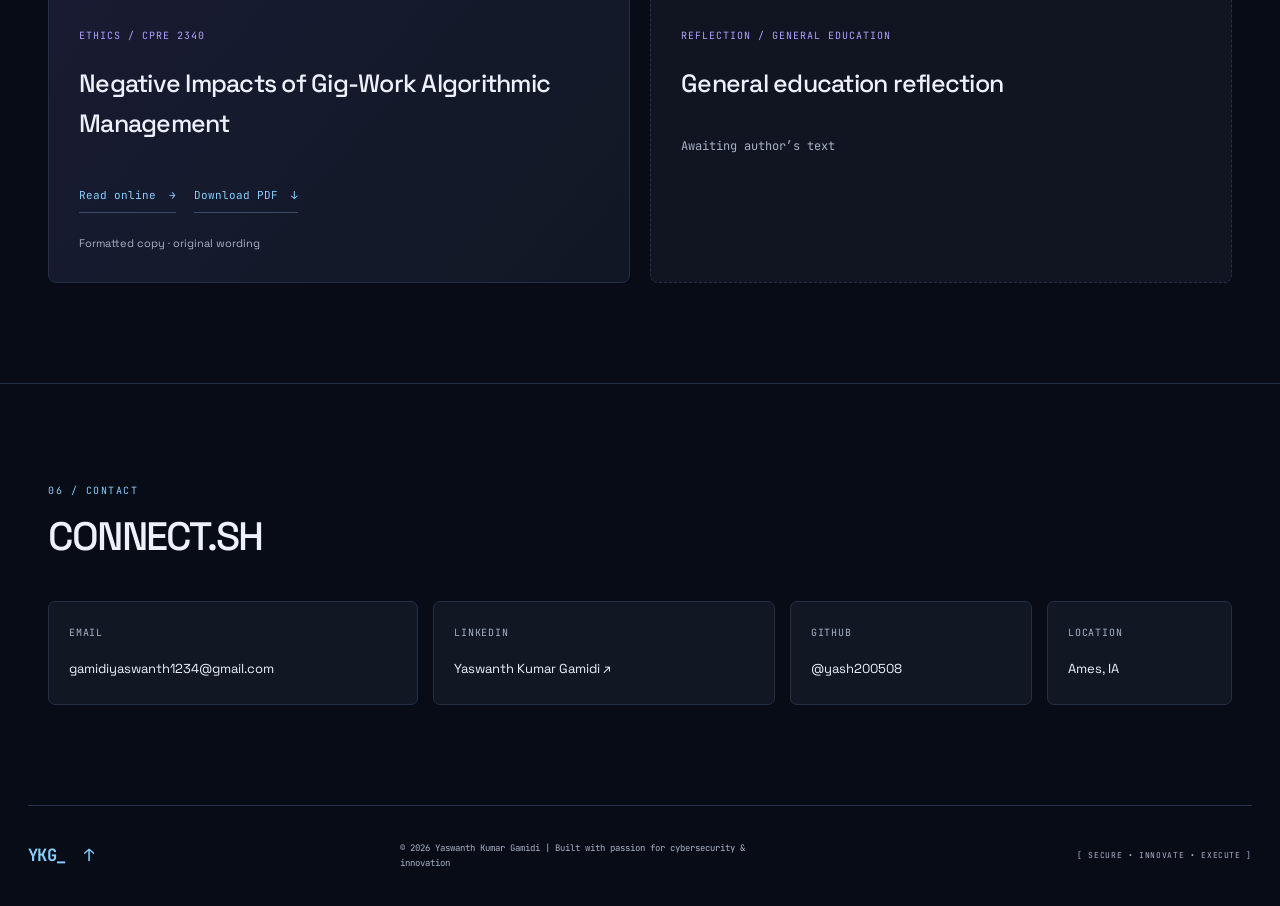
==== commit 4a6ba785: "Refresh portfolio and add verified course documents" ====
--- a/index.html
+++ b/index.html
@@ -1,586 +1,105 @@
 <!DOCTYPE html>
 <html lang="en">
 <head>
+    <meta name="google-site-verification" content="oh5GDa7Xq1QmqfIsRD6NwvUF0JlnraE29jCxqiWtumo" />
     <meta charset="UTF-8">
+    <link rel="icon" href="assets/favicon.svg" type="image/svg+xml">
     <meta name="viewport" content="width=device-width, initial-scale=1.0">
     <title>Yaswanth Kumar Gamidi | Cybersecurity & Entrepreneurship</title>
-    <link href="https://fonts.googleapis.com/css2?family=JetBrains+Mono:wght@400;700&family=Space+Mono:wght@400;700&family=Archivo+Black&display=swap" rel="stylesheet">
-    <style>
-        :root {
-            --terminal-green: #00ff41;
-            --matrix-green: #0dff00;
-            --dark-bg: #0a0e17;
-            --darker-bg: #050810;
-            --accent-cyan: #00d9ff;
-            --warning-red: #ff0051;
-            --grid-color: rgba(0, 255, 65, 0.1);
-        }
-
-        * {
-            margin: 0;
-            padding: 0;
-            box-sizing: border-box;
-        }
-
-        body {
-            font-family: 'Space Mono', monospace;
-            background: var(--dark-bg);
-            color: var(--terminal-green);
-            overflow-x: hidden;
-            cursor: crosshair;
-        }
-
-        /* Animated grid background */
-        body::before {
-            content: '';
-            position: fixed;
-            top: 0;
-            left: 0;
-            width: 100%;
-            height: 100%;
-            background-image: 
-                linear-gradient(var(--grid-color) 1px, transparent 1px),
-                linear-gradient(90deg, var(--grid-color) 1px, transparent 1px);
-            background-size: 50px 50px;
-            animation: gridScroll 20s linear infinite;
-            pointer-events: none;
-            z-index: -1;
-        }
-
-        @keyframes gridScroll {
-            0% { transform: translateY(0); }
-            100% { transform: translateY(50px); }
-        }
-
-        /* Glitch effect */
-        .glitch {
-            position: relative;
-            animation: glitch 3s infinite;
-        }
-
-        @keyframes glitch {
-            0%, 90%, 100% { transform: translate(0); }
-            92% { transform: translate(-2px, 2px); }
-            94% { transform: translate(2px, -2px); }
-            96% { transform: translate(-2px, -2px); }
-        }
-
-        /* Header/Nav */
-        header {
-            position: fixed;
-            top: 0;
-            width: 100%;
-            background: rgba(10, 14, 23, 0.95);
-            backdrop-filter: blur(10px);
-            border-bottom: 2px solid var(--terminal-green);
-            z-index: 1000;
-            padding: 1rem 2rem;
-        }
-
-        nav {
-            max-width: 1400px;
-            margin: 0 auto;
-            display: flex;
-            justify-content: space-between;
-            align-items: center;
-        }
-
-        .logo {
-            font-family: 'Archivo Black', sans-serif;
-            font-size: 1.5rem;
-            color: var(--terminal-green);
-            text-shadow: 0 0 10px var(--terminal-green);
-        }
-
-        .nav-links {
-            display: flex;
-            flex-wrap: wrap;
-            gap: 2rem;
-            list-style: none;
-        }
-
-        .nav-links a {
-            color: var(--terminal-green);
-            text-decoration: none;
-            font-family: 'JetBrains Mono', monospace;
-            font-weight: 700;
-            transition: all 0.3s;
-            position: relative;
-        }
-
-        .nav-links a::before {
-            content: '>';
-            position: absolute;
-            left: -15px;
-            opacity: 0;
-            transition: all 0.3s;
-        }
-
-        .nav-links a:hover {
-            color: var(--accent-cyan);
-            text-shadow: 0 0 10px var(--accent-cyan);
-        }
-
-        .nav-links a:hover::before {
-            opacity: 1;
-            left: -20px;
-        }
-
-        /* Hero Section */
-        .hero {
-            min-height: 100vh;
-            display: flex;
-            align-items: center;
-            justify-content: center;
-            padding: 6rem 2rem 2rem;
-            position: relative;
-        }
-
-        .hero-content {
-            max-width: 1200px;
-            text-align: center;
-            z-index: 1;
-        }
-
-        .terminal-prefix {
-            font-family: 'JetBrains Mono', monospace;
-            color: var(--accent-cyan);
-            font-size: 1.2rem;
-            margin-bottom: 1rem;
-            animation: blink 1s infinite;
-        }
-
-        @keyframes blink {
-            0%, 50% { opacity: 1; }
-            51%, 100% { opacity: 0; }
-        }
-
-        h1 {
-            font-family: 'Archivo Black', sans-serif;
-            /* fluid size using clamp */
-            font-size: clamp(2.5rem, 5vw, 5rem);
-            line-height: 1.1;
-            margin-bottom: 1.5rem;
-            text-transform: uppercase;
-            background: linear-gradient(135deg, var(--terminal-green), var(--accent-cyan));
-            -webkit-background-clip: text;
-            -webkit-text-fill-color: transparent;
-            background-clip: text;
-            animation: slideUp 1s ease-out;
-        }
-
-        @keyframes slideUp {
-            from { opacity: 0; transform: translateY(30px); }
-            to { opacity: 1; transform: translateY(0); }
-        }
-
-        .tagline {
-            /* responsive tagline */
-            font-size: clamp(1rem, 2vw, 1.5rem);
-            color: var(--terminal-green);
-            margin-bottom: 2rem;
-            font-weight: 400;
-            animation: slideUp 1s ease-out 0.2s both;
-        }
-
-        .cta-buttons {
-            display: flex;
-            gap: 1.5rem;
-            justify-content: center;
-            margin-top: 3rem;
-            animation: slideUp 1s ease-out 0.4s both;
-        }
-
-        .btn {
-            padding: 1rem 2.5rem;
-            border: 2px solid var(--terminal-green);
-            background: transparent;
-            color: var(--terminal-green);
-            font-family: 'JetBrains Mono', monospace;
-            font-weight: 700;
-            font-size: 1rem;
-            cursor: pointer;
-            position: relative;
-            overflow: hidden;
-            transition: all 0.3s;
-            text-decoration: none;
-            display: inline-block;
-        }
-
-        .btn::before {
-            content: '';
-            position: absolute;
-            top: 0;
-            left: -100%;
-            width: 100%;
-            height: 100%;
-            background: var(--terminal-green);
-            transition: left 0.3s;
-            z-index: -1;
-        }
-
-        .btn:hover {
-            color: var(--dark-bg);
-            box-shadow: 0 0 20px var(--terminal-green);
-        }
-
-        .btn:hover::before {
-            left: 0;
-        }
-
-        .btn-secondary {
-            border-color: var(--accent-cyan);
-            color: var(--accent-cyan);
-        }
-
-        .btn-secondary::before {
-            background: var(--accent-cyan);
-        }
-
-        .btn-secondary:hover {
-            box-shadow: 0 0 20px var(--accent-cyan);
-        }
-
-        /* Sections */
-        section {
-            max-width: 1400px;
-            margin: 0 auto;
-            padding: 5rem 2rem;
-        }
-
-        .section-title {
-            font-family: 'Archivo Black', sans-serif;
-            /* clamp for responsive section title */
-            font-size: clamp(2rem, 3vw, 3rem);
-            color: var(--terminal-green);
-            margin-bottom: 3rem;
-            position: relative;
-            display: inline-block;
-        }
-
-        .section-title::before {
-            content: '//';
-            color: var(--accent-cyan);
-            margin-right: 1rem;
-        }
-
-        .section-title::after {
-            content: '';
-            position: absolute;
-            bottom: -10px;
-            left: 0;
-            width: 100%;
-            height: 3px;
-            background: linear-gradient(90deg, var(--terminal-green), transparent);
-        }
-
-        /* Skills Grid */
-        .skills-grid {
-            display: grid;
-            grid-template-columns: repeat(auto-fit, minmax(300px, 1fr));
-            gap: 2rem;
-            margin-top: 3rem;
-        }
-
-        .skill-card {
-            background: rgba(0, 255, 65, 0.05);
-            border: 2px solid var(--terminal-green);
-            padding: 2rem;
-            position: relative;
-            transition: all 0.3s;
-        }
-
-        .skill-card::before {
-            content: '';
-            position: absolute;
-            top: 0;
-            left: 0;
-            width: 4px;
-            height: 0;
-            background: var(--accent-cyan);
-            transition: height 0.3s;
-        }
-
-        .skill-card:hover {
-            transform: translateX(10px);
-            background: rgba(0, 255, 65, 0.1);
-            box-shadow: 0 0 30px rgba(0, 255, 65, 0.3);
-        }
-
-        .skill-card:hover::before {
-            height: 100%;
-        }
-
-        .skill-card h3 {
-            font-family: 'JetBrains Mono', monospace;
-            color: var(--accent-cyan);
-            margin-bottom: 1rem;
-            font-size: 1.3rem;
-        }
-
-        .skill-card ul {
-            list-style: none;
-            color: var(--terminal-green);
-        }
-
-        .skill-card li {
-            margin-bottom: 0.5rem;
-            padding-left: 1.5rem;
-            position: relative;
-        }
-
-        .skill-card li::before {
-            content: '▸';
-            position: absolute;
-            left: 0;
-            color: var(--accent-cyan);
-        }
-
-        /* Projects */
-        .project-card {
-            background: rgba(0, 217, 255, 0.05);
-            border: 2px solid var(--accent-cyan);
-            padding: 2.5rem;
-            margin-bottom: 2rem;
-            position: relative;
-            transition: all 0.4s;
-        }
-
-        .project-card::after {
-            content: '';
-            position: absolute;
-            top: -2px;
-            right: -2px;
-            bottom: -2px;
-            left: -2px;
-            background: linear-gradient(45deg, var(--terminal-green), var(--accent-cyan));
-            z-index: -1;
-            opacity: 0;
-            transition: opacity 0.4s;
-        }
-
-        .project-card:hover::after {
-            opacity: 0.3;
-        }
-
-        .project-card:hover {
-            transform: scale(1.02);
-            box-shadow: 0 10px 40px rgba(0, 217, 255, 0.4);
-        }
-
-        .project-header {
-            display: flex;
-            justify-content: space-between;
-            align-items: start;
-            margin-bottom: 1.5rem;
-        }
-
-        .project-card h3 {
-            font-family: 'JetBrains Mono', monospace;
-            font-size: 1.8rem;
-            color: var(--accent-cyan);
-            margin-bottom: 0.5rem;
-        }
-
-        .project-date {
-            color: var(--terminal-green);
-            font-size: 0.9rem;
-            opacity: 0.7;
-        }
-
-        .project-description {
-            color: var(--terminal-green);
-            line-height: 1.7;
-            margin-bottom: 1.5rem;
-        }
-
-        .project-tech {
-            display: flex;
-            flex-wrap: wrap;
-            gap: 0.8rem;
-            margin-bottom: 1.5rem;
-        }
-
-        .tech-tag {
-            padding: 0.4rem 1rem;
-            background: rgba(0, 255, 65, 0.2);
-            border: 1px solid var(--terminal-green);
-            font-family: 'JetBrains Mono', monospace;
-            font-size: 0.85rem;
-            color: var(--terminal-green);
-        }
-
-        .project-link {
-            display: inline-flex;
-            align-items: center;
-            gap: 0.5rem;
-            color: var(--accent-cyan);
-            text-decoration: none;
-            font-family: 'JetBrains Mono', monospace;
-            transition: all 0.3s;
-        }
-
-        .project-link:hover {
-            text-shadow: 0 0 10px var(--accent-cyan);
-            transform: translateX(5px);
-        }
-
-        /* Achievement Card */
-        .achievement-card {
-            background: linear-gradient(135deg, rgba(0, 255, 65, 0.1), rgba(0, 217, 255, 0.1));
-            border: 3px solid var(--warning-red);
-            padding: 3rem;
-            margin: 3rem 0;
-            position: relative;
-            overflow: hidden;
-        }
-
-        .achievement-card::before {
-            content: '🏆';
-            position: absolute;
-            top: 20px;
-            right: 20px;
-            font-size: 4rem;
-            opacity: 0.2;
-        }
-
-        .achievement-card h3 {
-            font-family: 'Archivo Black', sans-serif;
-            font-size: 2rem;
-            color: var(--warning-red);
-            margin-bottom: 1rem;
-        }
-
-        /* Contact Section */
-        .contact-grid {
-            display: grid;
-            grid-template-columns: repeat(auto-fit, minmax(250px, 1fr));
-            gap: 2rem;
-            margin-top: 3rem;
-        }
-
-        .contact-item {
-            background: rgba(0, 255, 65, 0.05);
-            border: 2px solid var(--terminal-green);
-            padding: 2rem;
-            text-align: center;
-            transition: all 0.3s;
-            text-decoration: none;
-            color: var(--terminal-green);
-            display: block;
-        }
-
-        .contact-item:hover {
-            background: rgba(0, 255, 65, 0.15);
-            transform: translateY(-10px);
-            box-shadow: 0 10px 30px rgba(0, 255, 65, 0.3);
-        }
-
-        .contact-item h4 {
-            font-family: 'JetBrains Mono', monospace;
-            color: var(--accent-cyan);
-            margin-bottom: 1rem;
-            font-size: 1.2rem;
-        }
-
-        /* Footer */
-        footer {
-            background: var(--darker-bg);
-            border-top: 2px solid var(--terminal-green);
-            padding: 2rem;
-            text-align: center;
-            color: var(--terminal-green);
-            font-family: 'JetBrains Mono', monospace;
-        }
-
-        /* Scroll indicator */
-        .scroll-indicator {
-            position: fixed;
-            top: 0;
-            left: 0;
-            height: 4px;
-            background: linear-gradient(90deg, var(--terminal-green), var(--accent-cyan));
-            z-index: 9999;
-            transition: width 0.1s;
-        }
-
-        /* Responsive */
-        @media (max-width: 768px) {
-            h1 {
-                font-size: 3rem;
-            }
-            .section-title {
-                font-size: 2rem;
-            }
-            .nav-links {
-                gap: 1rem;
-                font-size: 0.9rem;
-            }
-        }
-
-        /* Responsive adjustments for long contact text */
-        .contact-item p {
-            max-width: 100%;
-            overflow-wrap: anywhere;
-            word-break: break-word;
-            line-height: 1.4;
-            font-size: clamp(0.85rem, 1.2vw, 1rem);
-        }
-
-        @media (max-width: 768px) {
-            .contact-item {
-                padding: 1.5rem;
-            }
-        }
-
-    </style>
+    <link rel="preconnect" href="https://fonts.googleapis.com">
+    <link rel="preconnect" href="https://fonts.gstatic.com" crossorigin>
+    <link href="https://fonts.googleapis.com/css2?family=JetBrains+Mono:wght@400;500;700&family=Space+Grotesk:wght@400;500;600;700&display=swap" rel="stylesheet">
+      <!-- SEO Meta Tags -->
+    <meta name="description" content="Portfolio of Yaswanth Kumar Gamidi - Cybersecurity engineer and entrepreneurship student at Iowa State University. Showcases projects in cybersecurity, programming, and innovation.">
+    <meta property="og:title" content="Yaswanth Kumar Gamidi | Cybersecurity & Entrepreneurship" />
+    <meta property="og:description" content="Explore the projects and skills of Yaswanth Kumar Gamidi, a cybersecurity engineering student and innovator." />
+    <meta property="og:url" content="https://yash200508.github.io/Portfolio/" />
+    <meta property="og:type" content="website" />
+    <meta name="author" content="Yaswanth Kumar Gamidi" />
+    <link rel="stylesheet" href="assets/styles.css"><link rel="stylesheet" href="assets/documents.css">
 </head>
 <body>
+    <a class="skip-link" href="#main">Skip to content</a>
     <!-- Scroll Progress Bar -->
-    <div class="scroll-indicator" id="scrollIndicator"></div>
+    <div class="scroll-indicator" id="scrollIndicator" aria-hidden="true"></div>
 
     <!-- Header -->
     <header>
-        <nav>
-            <div class="logo glitch">YKG_</div>
-            <ul class="nav-links">
+        <nav aria-label="Main navigation">
+            <a class="logo" href="#home" aria-label="Yaswanth Kumar Gamidi, home"><span class="logo-mark" aria-hidden="true">Y</span>YKG_</a>
+            <button class="menu-toggle" type="button" aria-controls="navigation" aria-expanded="false">MENU <span aria-hidden="true">+</span></button>
+            <ul class="nav-links" id="navigation">
                 <li><a href="#about">ABOUT</a></li>
                 <li><a href="#skills">SKILLS</a></li>
+                <li><a href="#experience">EXPERIENCE</a></li>
                 <li><a href="#projects">PROJECTS</a></li>
+                <li><a href="#documents">DOCUMENTS</a></li>
                 <li><a href="#contact">CONTACT</a></li>
             </ul>
         </nav>
     </header>
 
+    <main id="main" tabindex="-1">
     <!-- Hero Section -->
-    <section class="hero">
+    <section class="hero" id="home" aria-labelledby="hero-title">
         <div class="hero-content">
-            <div class="terminal-prefix">root@yaswanth:~$ whoami</div>
-            <h1 class="glitch">YASWANTH<br>KUMAR GAMIDI</h1>
+            <div class="eyebrow">PORTFOLIO / 2026</div>
+            <div class="terminal-prefix"><span class="terminal-dot" aria-hidden="true"></span>root@yaswanth:~$ whoami</div>
+            <h1 id="hero-title">YASWANTH<br>KUMAR GAMIDI</h1>
             <p class="tagline">[ Cybersecurity Engineer × Entrepreneur × Innovator ]</p>
             <div class="cta-buttons">
                 <a href="#projects" class="btn">VIEW PROJECTS</a>
-                <a href="#contact" class="btn btn-secondary">GET IN TOUCH</a>
-            </div>
-        </div>
+                <a href="resume.html" class="btn btn-secondary">VIEW RÉSUMÉ</a>
+                <a href="#contact" class="hero-contact">GET IN TOUCH ↗</a>
+            </div>
+        </div>
+
+        <div class="hero-visual has-portrait"><div class="hero-art" aria-hidden="true">
+            <div class="art-grid"></div>
+            <div class="orbit orbit-outer"></div><div class="orbit orbit-middle"></div><div class="orbit orbit-inner"></div>
+            <div class="orbital-axis axis-one"></div><div class="orbital-axis axis-two"></div>
+            <div class="core-halo"></div>
+            <svg class="shield" viewBox="0 0 240 280" fill="none">
+                <defs><linearGradient id="shield-gradient" x1="30" y1="20" x2="220" y2="260" gradientUnits="userSpaceOnUse"><stop stop-color="#73dfff"/><stop offset=".5" stop-color="#8a88ff"/><stop offset="1" stop-color="#c27bff"/></linearGradient></defs>
+                <path d="M120 18 218 58v85c0 58-47 101-98 124-51-23-98-66-98-124V58l98-40Z" fill="#131d37" stroke="url(#shield-gradient)" stroke-width="2"/>
+                <path d="m120 37 80 33v72c0 48-36 85-80 107-44-22-80-59-80-107V70l80-33Z" stroke="url(#shield-gradient)" stroke-opacity=".4"/>
+                <path d="M120 38v212M41 70l160 144M199 70 39 214" stroke="url(#shield-gradient)" stroke-opacity=".12"/>
+                <path d="M93 130v-17a27 27 0 0 1 54 0v17" stroke="url(#shield-gradient)" stroke-width="4"/>
+                <rect x="80" y="130" width="80" height="64" rx="12" fill="#192442" stroke="url(#shield-gradient)" stroke-width="2"/>
+                <circle cx="120" cy="156" r="5" fill="#9fbeff"/><path d="M120 160v14" stroke="#9fbeff" stroke-width="3"/>
+            </svg>
+            <span class="art-coordinate coordinate-top">SYS / YKG_</span>
+            <span class="art-coordinate coordinate-bottom">SECURE • INNOVATE • EXECUTE</span>
+            <span class="orbital-node node-one"></span><span class="orbital-node node-two"></span>
+        </div>
+        <figure class="portrait-frame"><img class="portrait-photo" src="assets/yaswanth-profile.jpg" alt="Yaswanth Kumar Gamidi" width="560" height="560" decoding="async" fetchpriority="high"></figure></div>
+        <a class="hero-scroll" href="#about"><span aria-hidden="true">↓</span> EXPLORE PORTFOLIO</a>
     </section>
 
     <!-- About Section -->
     <section id="about">
-        <h2 class="section-title">ABOUT.ME</h2>
-        <p style="font-size: 1.2rem; line-height: 1.8; color: var(--terminal-green); max-width: 900px;">
-            Cybersecurity Engineering student at <span style="color: var(--accent-cyan); font-weight: 700;">Iowa State University</span> 
-            with a passion for building secure systems and innovative solutions. Currently serving as 
-            <span style="color: var(--accent-cyan); font-weight: 700;">IT Student Technician</span> managing security infrastructure for 200+ users.
-            Winner of the <span style="color: var(--warning-red); font-weight: 700;">ISU Innovation Prize 2025</span> for developing 
-            a food waste reduction platform. Combining technical expertise in penetration testing, vulnerability assessment, 
+        <div class="section-heading"><span class="section-index">01 / ABOUT</span><h2 class="section-title">ABOUT.ME</h2></div>
+        <div class="about-content">
+        <p>
+            Cybersecurity Engineering student at <span>Iowa State University</span>
+            with a passion for building secure systems and innovative solutions. Currently serving as
+            <span>IT Student Technician</span> managing security infrastructure for 200+ users.
+            Winner of the <span>ISU Innovation Prize 2025</span> for developing
+            a food waste reduction platform. Combining technical expertise in penetration testing, vulnerability assessment,
             and Python automation with entrepreneurial thinking to create impactful solutions at the intersection of security and innovation.
         </p>
+
+        <div class="career-objective" id="career">
+            <h3>CAREER OBJECTIVE</h3>
+            <p>I have always had a keen interest in technology, and cybersecurity seems like an application that allows me to put that passion into helping others.</p>
+            <p>I am very excited to work on the cybersecurity front with a goal to shield people against the increasing menace of cybercrime.</p>
+        </div>
+        </div>
     </section>
 
     <!-- Skills Section -->
     <section id="skills">
-        <h2 class="section-title">TECHNICAL.ARSENAL</h2>
+        <div class="section-heading"><span class="section-index">02 / SKILLS</span><h2 class="section-title">TECHNICAL.ARSENAL</h2></div>
         <div class="skills-grid">
             <div class="skill-card">
                 <h3>[CYBERSECURITY]</h3>
@@ -594,7 +113,7 @@
                     <li>TryHackMe & CTF Competitions</li>
                 </ul>
             </div>
-            
+
             <div class="skill-card">
                 <h3>[PROGRAMMING]</h3>
                 <ul>
@@ -607,7 +126,7 @@
                     <li>RESTful API Development</li>
                 </ul>
             </div>
-            
+
             <div class="skill-card">
                 <h3>[INFRASTRUCTURE]</h3>
                 <ul>
@@ -620,7 +139,7 @@
                     <li>Security Operations & Monitoring</li>
                 </ul>
             </div>
-            
+
             <div class="skill-card">
                 <h3>[PROFESSIONAL]</h3>
                 <ul>
@@ -636,145 +155,127 @@
         </div>
     </section>
 
+
+    <section id="experience" aria-labelledby="experience-title">
+        <div class="section-heading"><span class="section-index">03 / EXPERIENCE</span><h2 class="section-title" id="experience-title">EXPERIENCE.LOG</h2></div>
+        <article class="experience-card">
+            <div class="experience-role"><span class="experience-date">Apr 2025 – Present</span><h3>CHHS IT Student Technician</h3><p>Iowa State University · Ames, IA</p></div>
+            <ul>
+                <li>Troubleshoot hardware, software, and network issues for the College of Human Sciences and support day-to-day IT operations.</li>
+                <li>Configure systems and administer user accounts while following security best practices and access-control procedures.</li>
+                <li>Collaborate with the IT team to resolve technical issues efficiently and improve service delivery processes.</li>
+            </ul>
+        </article>
+    </section>
+
     <!-- Projects Section -->
     <section id="projects">
-        <h2 class="section-title">PROJECTS.LOG</h2>
-        
+        <div class="section-heading"><span class="section-index">04 / PROJECTS</span><h2 class="section-title">PROJECTS.LOG</h2></div>
+
+
+        <div class="project-controls" hidden><div class="project-filters" role="group" aria-label="Filter projects"><button type="button" data-filter="all" aria-pressed="true">All work</button><button type="button" data-filter="senior" aria-pressed="false">Senior design</button><button type="button" data-filter="security" aria-pressed="false">Cybersecurity</button><button type="button" data-filter="software" aria-pressed="false">Software</button></div><p class="filter-status" role="status" aria-live="polite">4 projects</p></div>
+        <article class="senior-design-card" data-project-category="senior" id="senior-design" aria-labelledby="senior-design-title">
+            <div class="senior-design-heading"><span class="senior-status">SENIOR DESIGN / IN PROGRESS</span><span class="senior-team">TEAM sdmay27-43</span></div>
+            <h3 id="senior-design-title">Course-Specific AI Tutor and Interactive AI Farmer</h3>
+            <div class="senior-design-content">
+                <div><p>This project aims to develop and pilot course-specific AI interactions that help students understand course concepts and practice evidence-based decision-making.</p><p>The platform is designed to be a simple, affordable, and instructor-manageable prototype suitable for classroom testing. It will use instructor-provided course materials, references, and scenarios to provide students with context-specific AI interactions.</p></div>
+                <div class="senior-contribution"><div class="senior-label">TEAM CONTRIBUTION</div><p>Yaswanth is a member of the Senior Design team contributing to the development of the course-specific AI platform.</p><a class="project-link" href="https://sdmay27-43.sd.ece.iastate.edu/" target="_blank" rel="noopener noreferrer">VISIT TEAM WEBSITE →</a></div>
+            </div>
+            <details class="project-details senior-resources"><summary>My documented contribution</summary><ul><li>Participated in drafting and finalizing the team contract, defining team roles, communication standards, and leadership duties as Integration &amp; Quality Assurance lead.</li><li>Contributed to early design document planning and requirement analysis based on the project brief review, with a focus on testing and integration strategy.</li><li>Reviewed the AI Tutor sandbox handover document and codebase</li><li>Helped with the project design document and senior design team website</li><li>Helped prepare presentation notes for the client meeting</li><li>Presented the Lightning Talk on &quot;Problem and User Needs&quot;</li><li>Worked on the project design document, focusing on architecture and requirements</li></ul><p class="source-caption">Team 43 · Weekly reports 1 and 3</p></details><details class="project-details senior-resources"><summary>Project resources</summary><ul><li><a href="https://sdmay27-43.sd.ece.iastate.edu/AI_Tutor_Farmer_Lightning_Talk_ProblemUserNeeds.pdf" target="_blank" rel="noopener noreferrer">Problem and user needs presentation ↗</a></li><li><a href="https://sdmay27-43.sd.ece.iastate.edu/WeeklyReport1.pdf" target="_blank" rel="noopener noreferrer">Weekly report 1 ↗</a></li><li><a href="https://sdmay27-43.sd.ece.iastate.edu/WeeklyReport2.pdf" target="_blank" rel="noopener noreferrer">Weekly report 2 ↗</a></li><li><a href="https://sdmay27-43.sd.ece.iastate.edu/WeeklyReport3%20(1).pdf" target="_blank" rel="noopener noreferrer">Weekly report 3 ↗</a></li></ul></details>
+        </article>
+
         <!-- Innovation Prize -->
         <div class="achievement-card">
             <h3>🏆 ISU Innovation Prize Winner 2025</h3>
-            <p style="font-size: 1.1rem; line-height: 1.7; color: var(--terminal-green);">
-                <strong style="color: var(--accent-cyan);">"Turning Leftovers into Lifelines"</strong> — Developed a platform enabling restaurants 
-                and food providers to sell leftover food at 1/3 original price, reducing waste and making meals more affordable. 
-                Recognized in the Global Impact category and awarded <strong style="color: var(--warning-red);">$2,500</strong> 
+            <p>
+                <strong>"Turning Leftovers into Lifelines"</strong> — Developed a platform enabling restaurants
+                and food providers to sell leftover food at 1/3 original price, reducing waste and making meals more affordable.
+                Recognized in the Global Impact category and awarded <strong>$2,500</strong>
                 for innovative entrepreneurial solution. Collaborated with ISU Pappajohn Center and Iowa State Economic Development.
             </p>
         </div>
-        
-        <div class="project-card">
+
+        <div class="projects-grid">
+        <article class="project-card" data-project-category="security" id="project-1">
+            <div class="project-visual" aria-hidden="true"><svg viewBox="0 0 32 32" fill="none" stroke="currentColor" stroke-width="1.3"><path d="M5 7h22v18H5zM5 8l11 9L27 8"/></svg><span>PROJECT / 01</span><div class="visual-lines"></div></div>
             <div class="project-header">
                 <div>
                     <h3>Phishing Email Detection & Analysis Tool</h3>
                     <div class="project-date">Jun 2025 - Jul 2025</div>
                 </div>
             </div>
-            <p class="project-description">
-                Built Python-based cybersecurity tool with API integrations to analyze suspicious emails and detect social engineering, 
-                spoofed senders, and malicious patterns at scale. Developed automated header analysis algorithms detecting domain 
-                mismatches and validating sender authenticity. Engineered workflow automations reducing manual analysis time and improving 
-                detective control efficiency.
-            </p>
-            <div class="project-tech">
-                <span class="tech-tag">Python</span>
-                <span class="tech-tag">Email Security</span>
-                <span class="tech-tag">API Development</span>
-                <span class="tech-tag">Threat Analysis</span>
-                <span class="tech-tag">Automation</span>
-            </div>
-            <a href="https://github.com/yash200508/Punky-Phishing-Mail" class="project-link" target="_blank">
+            <p class="project-description">Developed a phishing-email analysis tool to identify spoofed sender information, malicious links, deceptive language patterns, and forged email metadata.</p>
+            <div class="project-tech"><span class="tech-tag">Python</span><span class="tech-tag">Email Security</span><span class="tech-tag">Threat Analysis</span></div>
+            <a href="https://github.com/yash200508/Punky-Phishing-Mail" class="project-link" target="_blank" rel="noopener noreferrer">
                 VIEW ON GITHUB →
             </a>
-        </div>
-        
-        <div class="project-card">
+        <details class="project-details"><summary>Work &amp; supporting material</summary><p>Implemented email-header analysis to detect domain mismatches and help validate sender authenticity.</p><a href="resume.html#phishing">Résumé project entry →</a></details></article>
+
+        <article class="project-card" data-project-category="security" id="project-2">
+            <div class="project-visual" aria-hidden="true"><svg viewBox="0 0 32 32" fill="none" stroke="currentColor" stroke-width="1.3"><path d="m16 3 11 5v8c0 6-5 11-11 14C10 27 5 22 5 16V8l11-5Z"/><path d="m11 16 4 4 7-8"/></svg><span>PROJECT / 02</span><div class="visual-lines"></div></div>
             <div class="project-header">
                 <div>
-                    <h3>Enterprise Security Assessment</h3>
+                    <h3>Cyber Security Fundamentals</h3>
                     <div class="project-date">Dec 2025</div>
                 </div>
             </div>
-            <p class="project-description">
-                Conducted comprehensive vulnerability assessment of Linux-based enterprise server identifying critical misconfigurations, 
-                insecure configurations, and security gaps. Implemented preventive and detective security controls including firewall 
-                rule automation, server hardening, secrets management practices, and access control policies. Presented findings and 
-                actionable security recommendations in formal reports to stakeholders.
-            </p>
-            <div class="project-tech">
-                <span class="tech-tag">Linux</span>
-                <span class="tech-tag">UFW Firewall</span>
-                <span class="tech-tag">Apache</span>
-                <span class="tech-tag">Network Security</span>
-                <span class="tech-tag">Vulnerability Assessment</span>
-            </div>
-        </div>
-        
-        <div class="project-card">
+            <p class="project-description">Conducted a hands-on security assessment of a Linux-based server environment to identify misconfigurations, vulnerabilities, and security risks.</p>
+            <div class="project-tech"><span class="tech-tag">Linux</span><span class="tech-tag">UFW Firewall</span><span class="tech-tag">Apache</span><span class="tech-tag">Network Security</span></div>
+        <details class="project-details"><summary>Work &amp; supporting material</summary><p>Applied defensive practices including firewall configuration, access control, secure system administration, and system hardening.</p><a href="resume.html#security-fundamentals">Résumé project entry →</a></details></article>
+
+        <article class="project-card" data-project-category="software" id="project-3">
+            <div class="project-visual" aria-hidden="true"><svg viewBox="0 0 32 32" fill="none" stroke="currentColor" stroke-width="1.3"><ellipse cx="16" cy="7" rx="11" ry="4"/><path d="M5 7v17c0 5 22 5 22 0V7M5 15c0 5 22 5 22 0"/></svg><span>PROJECT / 03</span><div class="visual-lines"></div></div>
             <div class="project-header">
                 <div>
                     <h3>Credit Accounting System</h3>
                     <div class="project-date">Dec 2025 - Jan 2026</div>
                 </div>
             </div>
-            <p class="project-description">
-                Designed secure end-to-end financial application with database integrity constraints, encrypted data handling, 
-                and role-based access controls. Built real-time analytics and multi-payment mode support applying secure coding 
-                practices to protect sensitive financial transaction data. Collaborated iteratively with end-users to gather 
-                requirements and deliver trusted software solution.
-            </p>
-            <div class="project-tech">
-                <span class="tech-tag">Java</span>
-                <span class="tech-tag">JavaFX</span>
-                <span class="tech-tag">SQL</span>
-                <span class="tech-tag">Database Security</span>
-                <span class="tech-tag">Systems Design</span>
-            </div>
-            <a href="https://github.com/yash200508/credit-accounting" class="project-link" target="_blank">
+            <p class="project-description">Designed and developed a database-backed application for customer credit sales, balances, partial payments, and transaction history.</p>
+            <div class="project-tech"><span class="tech-tag">SQL</span><span class="tech-tag">Database Design</span><span class="tech-tag">JavaFX</span><span class="tech-tag">Systems Design</span></div>
+            <a href="https://github.com/yash200508/credit-accounting" class="project-link" target="_blank" rel="noopener noreferrer">
                 VIEW ON GITHUB →
             </a>
-        </div>
+        <details class="project-details"><summary>Work &amp; supporting material</summary><p>Built a JavaFX interface and structured data workflows focused on accuracy, data integrity, and usability for non-technical users.</p><a href="resume.html#credit-accounting">Résumé project entry →</a></details></article>
+        </div>
+    </section>
+
+
+    <section id="documents" aria-labelledby="documents-title">
+        <div class="section-heading"><span class="section-index">05 / DOCUMENTS</span><h2 class="section-title" id="documents-title">DOCUMENTS.ARCHIVE</h2></div>
+        <div class="document-grid"><article class="document-card"><span class="document-type">EXPERIENCE / RÉSUMÉ</span><h3>Résumé</h3><div class="document-actions"><a href="resume.html">Read online <span aria-hidden="true">→</span></a><a href="assets/documents/resume.pdf" download>Download PDF <span aria-hidden="true">↓</span></a></div><p class="document-note">Formatted copy · original wording</p></article><article class="document-card"><span class="document-type">REFLECTION / EDUCATION</span><h3>Cumulative reflection</h3><div class="document-actions"><a href="cumulative-reflection.html">Read online <span aria-hidden="true">→</span></a><a href="assets/documents/cumulative-reflection.pdf" download>Download PDF <span aria-hidden="true">↓</span></a></div><p class="document-note">Formatted copy · original wording</p></article><article class="document-card"><span class="document-type">ETHICS / CPRE 2340</span><h3>Negative Impacts of Gig-Work Algorithmic Management</h3><div class="document-actions"><a href="ethics-paper.html">Read online <span aria-hidden="true">→</span></a><a href="assets/documents/ethics-paper.pdf" download>Download PDF <span aria-hidden="true">↓</span></a></div><p class="document-note">Formatted copy · original wording</p></article><article class="document-card document-pending"><span class="document-type">REFLECTION / GENERAL EDUCATION</span><h3>General education reflection</h3><p class="pending-status">Awaiting author’s text</p></article></div>
     </section>
 
     <!-- Contact Section -->
     <section id="contact">
-        <h2 class="section-title">CONNECT.SH</h2>
+        <div class="section-heading"><span class="section-index">06 / CONTACT</span><h2 class="section-title">CONNECT.SH</h2></div>
         <div class="contact-grid">
             <a href="mailto:gamidiyaswanth1234@gmail.com" class="contact-item">
-                <h4>EMAIL</h4>
+                <h3>EMAIL</h3>
                 <p>gamidiyaswanth1234@gmail.com</p>
             </a>
-            <a href="https://www.linkedin.com/in/yaswanth-kumar-gamidi" target="_blank" class="contact-item">
-                <h4>LINKEDIN</h4>
-                <p>/yaswanth-kumar-gamidi</p>
-            </a>
-            <a href="https://github.com/yash200508" target="_blank" class="contact-item">
-                <h4>GITHUB</h4>
+            <a href="https://www.linkedin.com/in/yaswanth-kumar-gamidi-3367861a9" target="_blank" rel="noopener noreferrer" class="contact-item">
+                <h3>LINKEDIN</h3>
+                <p>Yaswanth Kumar Gamidi ↗</p>
+            </a>
+            <a href="https://github.com/yash200508" target="_blank" rel="noopener noreferrer" class="contact-item">
+                <h3>GITHUB</h3>
                 <p>@yash200508</p>
             </a>
             <div class="contact-item">
-                <h4>LOCATION</h4>
+                <h3>LOCATION</h3>
                 <p>Ames, IA</p>
             </div>
         </div>
     </section>
 
+    </main>
+
     <!-- Footer -->
-    <footer>
+    <footer><a class="footer-logo" href="#home" aria-label="Back to top">YKG_ <span aria-hidden="true">↑</span></a>
         <p>© 2026 Yaswanth Kumar Gamidi | Built with passion for cybersecurity & innovation</p>
-        <p style="margin-top: 0.5rem; opacity: 0.7;">[ SECURE • INNOVATE • EXECUTE ]</p>
+        <p>[ SECURE • INNOVATE • EXECUTE ]</p>
     </footer>
-
-    <script>
-        // Scroll progress indicator
-        window.addEventListener('scroll', () => {
-            const scrollIndicator = document.getElementById('scrollIndicator');
-            const windowHeight = document.documentElement.scrollHeight - document.documentElement.clientHeight;
-            const scrolled = (window.scrollY / windowHeight) * 100;
-            scrollIndicator.style.width = scrolled + '%';
-        });
-
-        // Smooth scrolling for anchor links
-        document.querySelectorAll('a[href^="#"]').forEach(anchor => {
-            anchor.addEventListener('click', function (e) {
-                e.preventDefault();
-                const target = document.querySelector(this.getAttribute('href'));
-                if (target) {
-                    target.scrollIntoView({
-                        behavior: 'smooth',
-                        block: 'start'
-                    });
-                }
-            });
-        });
-    </script>
+    <script src="assets/site.js" defer></script>
 </body>
-</html>+</html>
--- a/assets/styles.css
+++ b/assets/styles.css
@@ -0,0 +1,183 @@
+:root {
+  color-scheme: dark;
+  --bg: #080c16;
+  --surface: #101622;
+  --line: #253046;
+  --text: #eef1fc;
+  --muted: #a7b2c8;
+  --blue: #89ceff;
+  --violet: #b2a0ff;
+  --gold: #f0cd89;
+  --mono: 'JetBrains Mono', ui-monospace, Consolas, monospace;
+}
+* { box-sizing: border-box; }
+html { scroll-behavior: smooth; scroll-padding-top: 110px; }
+body { margin: 0; background: var(--bg); color: var(--text); font-family: 'Space Grotesk', system-ui, sans-serif; line-height: 1.6; }
+body::before { content: ''; position: fixed; inset: 0; z-index: -1; pointer-events: none; background: radial-gradient(ellipse at 85% 12%, #26225155, transparent 40%), radial-gradient(ellipse at 10% 45%, #142a4450, transparent 35%); }
+::selection { color: #fff; background: #4c479c; }
+a { color: inherit; text-decoration: none; }
+button { font: inherit; }
+a:focus-visible, button:focus-visible { outline: 2px solid var(--blue); outline-offset: 6px; border-radius: 4px; }
+.skip-link { position: fixed; top: 12px; left: 16px; padding: 12px 18px; background: #eef1fc; color: var(--bg); z-index: 100; transform: translateY(-160%); }
+.skip-link:focus { transform: translateY(0); }
+header { position: sticky; top: 0; z-index: 20; background: #080c16ed; border-bottom: 1px solid #253046aa; backdrop-filter: blur(16px); }
+nav { max-width: 1320px; margin: auto; min-height: 88px; padding: 0 48px; display: flex; align-items: center; justify-content: space-between; gap: 24px; }
+.logo, .footer-logo { display: inline-flex; align-items: center; gap: 11px; font-family: var(--mono); font-size: 20px; font-weight: 700; letter-spacing: -.04em; }
+.logo-mark { display: grid; place-items: center; width: 35px; height: 39px; font-size: 17px; color: var(--blue); background: #15223a; clip-path: polygon(50% 0, 100% 22%, 100% 75%, 50% 100%, 0 75%, 0 22%); }
+.nav-links { display: flex; gap: 29px; align-items: center; list-style: none; margin: 0; padding: 0; }
+.nav-links a { font: 11px var(--mono); letter-spacing: .07em; color: var(--muted); padding: 13px 0; position: relative; transition: color .2s; }
+.nav-links a:hover, .nav-links a[aria-current] { color: var(--blue); }
+.nav-links a[aria-current]::after { content: ''; position: absolute; bottom: 4px; left: 0; width: 14px; height: 2px; background: var(--blue); }
+.menu-toggle { display: none; border: 1px solid var(--line); color: var(--text); background: var(--surface); border-radius: 5px; padding: 10px 15px; font: 12px var(--mono); }
+main > section { max-width: 1320px; padding: 100px 48px; margin: auto; }
+.hero { min-height: min(790px, calc(100svh - 88px)); display: grid; grid-template-columns: 1.2fr 1fr; gap: 18px; align-items: center; position: relative; padding-top: 64px; padding-bottom: 110px; }
+.hero-content { position: relative; z-index: 2; }
+.eyebrow { font: 11px var(--mono); color: var(--muted); letter-spacing: .22em; margin-bottom: 40px; display: flex; align-items: center; gap: 13px; }
+.eyebrow::before { content: ''; width: 27px; height: 1px; background: var(--violet); }
+.terminal-prefix { font: 12px var(--mono); color: var(--blue); margin-bottom: 20px; display: flex; align-items: center; gap: 9px; }
+.terminal-dot { width: 5px; height: 5px; background: var(--blue); border-radius: 50%; box-shadow: 0 0 10px #89ceff90; }
+h1 { font-size: clamp(42px, 4.9vw, 70px); line-height: 1.06; font-weight: 600; letter-spacing: -.055em; margin: 0 0 26px; }
+.hero h1 { max-width: 650px; }
+.tagline { max-width: 500px; font-size: 15px; color: var(--muted); line-height: 1.8; margin-bottom: 32px; }
+.cta-buttons { display: flex; flex-wrap: wrap; gap: 12px; }
+.btn { display: inline-flex; align-items: center; gap: 14px; padding: 15px 22px; background: #bddfff; color: #0b1525; border-radius: 5px; font: 11px var(--mono); font-weight: 700; letter-spacing: .04em; border: 1px solid #bddfff; transition: background .2s, transform .2s; }
+.btn::after { content: '↗'; font-size: 18px; }
+.btn:hover { background: #d7ebff; transform: translateY(-2px); }
+.btn-secondary { background: #ffffff03; color: var(--text); border-color: #3a465d; }
+.btn-secondary:hover { background: #202a3d; }
+.hero-scroll { position: absolute; left: 48px; bottom: 34px; color: var(--muted); display: flex; align-items: center; gap: 14px; font: 10px var(--mono); letter-spacing: .12em; }
+.hero-scroll span { width: 30px; height: 30px; border-radius: 50%; border: 1px solid var(--line); display: grid; place-items: center; color: var(--blue); font-size: 17px; }
+.hero-art { position: relative; height: 460px; width: 100%; min-width: 0; display: grid; place-items: center; }
+.hero-visual { position: relative; height: 460px; min-width: 0; }
+.hero-visual.has-portrait .hero-art { height: 100%; width: 100%; transform: none; margin: 0; }
+.has-portrait .shield { display: none; }
+.portrait-frame { position: absolute; left: 50%; top: 50%; transform: translate(-50%, -50%); width: 220px; height: 264px; border-radius: 24px; border: 1px solid #8d9ad880; padding: 5px; background: #141d31; box-shadow: 0 15px 45px #03081466, 0 0 36px #8b84e517; z-index: 3; overflow: hidden; }
+.portrait-photo { display: block; width: 100%; height: 100%; object-fit: cover; object-position: 50% 35%; border-radius: 19px; }
+.art-grid { position: absolute; inset: 0; background: linear-gradient(#7897cc0c 1px, transparent 1px), linear-gradient(90deg, #7897cc0c 1px, transparent 1px); background-size: 28px 28px; mask-image: radial-gradient(ellipse, #000, transparent 70%); }
+.orbit { position: absolute; border-radius: 50%; border: 1px solid #57679b35; }
+.orbit-outer { width: 430px; height: 430px; border-style: dashed; animation: orbit 100s linear infinite; }
+.orbit-middle { width: 355px; height: 355px; border-color: #7375cc50; box-shadow: inset 0 0 55px #6775e00a; }
+.orbit-inner { width: 290px; height: 290px; border-color: #8b81df33; }
+.core-halo { position: absolute; width: 230px; height: 230px; border-radius: 50%; background: #7982e51a; box-shadow: 0 0 90px 55px #737aec13; }
+.shield { width: 205px; height: 245px; z-index: 1; filter: drop-shadow(0 0 24px #9e9aff16); animation: float 7s ease-in-out infinite; }
+.orbital-axis { position: absolute; width: 430px; height: 1px; background: linear-gradient(90deg, transparent, #7992c434, transparent); }
+.axis-one { transform: rotate(34deg); }.axis-two { transform: rotate(-34deg); }
+.art-coordinate { position: absolute; font: 9px var(--mono); letter-spacing: .14em; color: #a9b4d0; background: #0b1020; padding: 8px 10px; border: 1px solid #34436190; border-radius: 3px; z-index: 2; }
+.coordinate-top { top: 35px; left: 12%; }.coordinate-bottom { bottom: 39px; right: 2%; }
+.orbital-node { width: 7px; height: 7px; border-radius: 50%; background: #ac9eff; position: absolute; box-shadow: 0 0 12px #ac9eff70; }
+.node-one { top: 82px; right: 20%; }.node-two { bottom: 97px; left: 16%; background: var(--blue); }
+@keyframes orbit { to { transform: rotate(360deg); } }
+@keyframes float { 50% { transform: translateY(-10px); } }
+#about { border-top: 1px solid var(--line); display: grid; grid-template-columns: .8fr 1.4fr; gap: 70px; }
+.section-index { display: block; font: 10px var(--mono); color: var(--blue); letter-spacing: .15em; margin-bottom: 16px; }
+.section-title { font-size: clamp(27px, 3.1vw, 40px); letter-spacing: -.045em; font-weight: 500; line-height: 1.2; margin: 0; }
+#about .section-title { font-size: 38px; }
+#about .about-content > p { color: var(--muted); font-size: 17px; line-height: 1.95; margin: 0; }
+#about p span { color: var(--text); }
+.career-objective { margin-top: 35px; border-left: 2px solid #a699e8; padding: 2px 0 2px 25px; }
+.career-objective h3 { font: 10px var(--mono); color: var(--violet); letter-spacing: .13em; margin: 0 0 14px; }
+.career-objective p { margin: 0 0 12px; font-size: 15px; line-height: 1.9; color: #c9cde0; }.career-objective p:last-child { margin: 0; }
+.skills-grid { display: grid; grid-template-columns: repeat(4, 1fr); gap: 16px; margin-top: 42px; }
+.skill-card { border: 1px solid var(--line); background: linear-gradient(140deg, #151e30a0, #0d1421); border-radius: 8px; padding: 28px 22px; position: relative; transition: border-color .2s; }
+.skill-card::before { content: ''; display: block; width: 22px; height: 2px; background: var(--violet); margin-bottom: 25px; }
+.skill-card:hover { border-color: #6675a5; }
+.skill-card h3 { color: var(--text); font: 12px var(--mono); margin: 0 0 22px; }
+.skill-card ul { list-style: none; padding: 0; margin: 0; }
+.skill-card li { color: var(--muted); font-size: 13px; padding: 7px 0; border-bottom: 1px solid #25304655; line-height: 1.6; }
+.skill-card li:last-child { border: 0; }
+#skills { padding-top: 48px; }
+#projects { border-top: 1px solid var(--line); }
+.senior-design-card { margin-top: 40px; border: 1px solid #655d954f; background: radial-gradient(ellipse at 100% 0, #62538a24, transparent 65%), #101625; border-radius: 8px; padding: 36px; }
+.senior-design-heading { display: flex; justify-content: space-between; gap: 18px; align-items: center; margin-bottom: 24px; font: 10px var(--mono); letter-spacing: .06em; }
+.senior-status { color: var(--violet); border: 1px solid #8171bd60; background: #211d38; padding: 7px 10px; border-radius: 3px; }.senior-team { color: var(--muted); }
+.senior-design-card > h3 { margin: 0 0 25px; font-size: 30px; font-weight: 500; line-height: 1.25; letter-spacing: -.03em; max-width: 700px; }
+.senior-design-content { display: grid; grid-template-columns: 1.5fr 1fr; gap: 60px; }.senior-design-content p { margin: 0 0 17px; color: var(--muted); font-size: 14px; line-height: 1.85; }.senior-design-content p:last-child { margin-bottom: 0; }
+.senior-contribution { border-left: 1px solid #43405f; padding-left: 28px; }.senior-label { margin: 0 0 12px; font: 10px var(--mono); color: var(--violet); letter-spacing: .1em; }.senior-contribution .project-link { display: inline-block; margin: 12px 0 0; }
+#experience { padding-top: 25px; }
+.experience-card { margin-top: 38px; padding: 32px; display: grid; grid-template-columns: 1fr 1.5fr; gap: 45px; border: 1px solid var(--line); background: #111824; border-radius: 8px; }
+.experience-date { color: var(--violet); font: 10px var(--mono); }
+.experience-role h3 { margin: 16px 0 8px; font-size: 25px; letter-spacing: -.03em; font-weight: 500; line-height: 1.3; }
+.experience-role p { margin: 0; color: var(--muted); font-size: 13px; }
+.experience-card ul { margin: 0; padding-left: 16px; color: var(--muted); font-size: 14px; line-height: 1.85; }
+.experience-card li { padding-left: 8px; margin-bottom: 12px; }.experience-card li:last-child { margin-bottom: 0; }.experience-card li::marker { color: var(--blue); }
+.achievement-card { margin: 40px 0 26px; padding: 32px 38px; border: 1px solid #8b724542; border-radius: 8px; background: linear-gradient(110deg, #28233778, #151926); position: relative; }
+.achievement-card::before { content: ''; position: absolute; left: 0; top: 26px; bottom: 26px; width: 2px; background: var(--gold); }
+.achievement-card h3 { margin: 0 0 12px; color: var(--gold); font-size: 21px; font-weight: 500; letter-spacing: -.02em; }
+.achievement-card p { margin: 0; color: var(--muted); font-size: 14px; max-width: 950px; line-height: 1.85; }
+.achievement-card strong { color: var(--text); font-weight: 500; }
+.projects-grid { display: grid; grid-template-columns: repeat(3, 1fr); gap: 20px; }
+.project-card { display: flex; flex-direction: column; overflow: hidden; border-radius: 8px; border: 1px solid var(--line); background: #0e1522; transition: border-color .2s, transform .2s; }
+.project-card:hover { border-color: #5a6e96; transform: translateY(-4px); }
+.project-visual { height: 155px; display: flex; align-items: center; justify-content: space-between; padding: 30px; background: radial-gradient(circle at 20% 50%, #344c7755, transparent 75%), linear-gradient(135deg, #121d31, #121726); border-bottom: 1px solid var(--line); position: relative; overflow: hidden; }
+.project-visual svg { width: 51px; height: 51px; color: var(--blue); z-index: 1; }
+.project-visual span { font: 9px var(--mono); color: #c0c8de; letter-spacing: .1em; align-self: flex-start; z-index: 1; }
+.visual-lines { position: absolute; width: 220px; height: 220px; border: 1px solid #6b80b526; border-radius: 50%; right: -90px; bottom: -95px; box-shadow: 0 0 0 24px #7282b90a, 0 0 0 48px #7282b909; }
+.project-card:nth-child(2) .project-visual { background: radial-gradient(circle at 20% 50%, #61538b44, transparent 75%), #15182a; }.project-card:nth-child(2) .project-visual svg { color: var(--violet); }
+.project-card:nth-child(3) .project-visual { background: radial-gradient(circle at 20% 50%, #36626744, transparent 75%), #101f29; }
+.project-header { padding: 28px 28px 0; }
+.project-card h3 { font-size: 22px; line-height: 1.35; font-weight: 500; letter-spacing: -.025em; margin: 0 0 14px; }
+.project-date { font: 10px var(--mono); color: var(--blue); }
+.project-description { padding: 0 28px; color: var(--muted); font-size: 14px; line-height: 1.85; margin: 22px 0; }
+.project-tech { display: flex; flex-wrap: wrap; gap: 6px; padding: 0 28px; margin-bottom: 26px; }
+.tech-tag { font: 9px var(--mono); color: #c8d1e7; padding: 5px 8px; border: 1px solid #303d55; background: #192337; border-radius: 4px; }
+.project-link { margin: auto 28px 28px; font: 10px var(--mono); color: var(--blue); width: fit-content; border-bottom: 1px solid #89ceff45; padding-bottom: 5px; }
+.project-link:hover { color: #c6e7ff; }
+#documents { padding-top: 24px; }
+.document-grid { display: grid; grid-template-columns: repeat(2, 1fr); gap: 20px; margin-top: 36px; }
+.document-card { padding: 30px; border: 1px solid var(--line); border-radius: 8px; background: linear-gradient(130deg, #191b32, #101824); display: block; transition: border-color .2s; }
+.document-card:hover { border-color: var(--violet); }
+.document-type { font: 10px var(--mono); color: var(--violet); letter-spacing: .1em; }
+.document-card h3 { margin: 16px 0 35px; font-weight: 500; font-size: 25px; letter-spacing: -.03em; }
+.document-action { display: flex; justify-content: space-between; font: 10px var(--mono); color: var(--blue); }.document-action span { font-size: 19px; }
+#contact { border-top: 1px solid var(--line); }
+.contact-grid { display: grid; grid-template-columns: 1.3fr 1.2fr .85fr .65fr; gap: 15px; margin-top: 40px; }
+.contact-item { border: 1px solid var(--line); background: #111824; border-radius: 7px; padding: 24px 20px; transition: border-color .2s; min-width: 0; }
+a.contact-item:hover { border-color: var(--blue); }
+.contact-item h3 { margin: 0 0 20px; color: var(--muted); font: 10px var(--mono); letter-spacing: .08em; }
+.contact-item p { margin: 0; font-size: 13px; overflow-wrap: anywhere; color: var(--text); }
+footer { max-width: 1224px; margin: 0 auto; border-top: 1px solid var(--line); padding: 35px 0; display: flex; align-items: center; justify-content: space-between; gap: 28px; }
+footer p { font: 9px var(--mono); color: var(--muted); margin: 0; max-width: 370px; line-height: 1.7; }
+footer p:last-child { font-size: 8px; letter-spacing: .08em; }
+.footer-logo { color: var(--blue); font-size: 17px; }.footer-logo span { margin-left: 8px; }
+.scroll-indicator { position: fixed; top: 0; left: 0; height: 2px; width: 0; background: linear-gradient(90deg, var(--blue), var(--violet)); z-index: 30; }
+.back-link { font: 10px var(--mono); color: var(--blue); line-height: 1.7; }
+.reading-main { max-width: 890px; padding: 80px 48px; margin: auto; }.reading-main h1 { font-size: clamp(32px, 4vw, 48px); line-height: 1.15; margin: 20px 0 48px; }
+.reflection-prose p { color: #c0c9db; font-size: 17px; line-height: 1.95; margin: 0 0 28px; }.reading-back { display: inline-block; margin-top: 35px; }
+@media (max-width: 1100px) {
+  .hero { grid-template-columns: 1.2fr .8fr; }.hero-art { transform: scale(.85); transform-origin: center; }
+  .hero-visual { transform: scale(.85); transform-origin: center; }
+  .skills-grid { grid-template-columns: repeat(2, 1fr); }.projects-grid { gap: 14px; }.project-header, .project-description, .project-tech { padding-left: 22px; padding-right: 22px; }.project-link { margin-left: 22px; }
+  .contact-grid { grid-template-columns: repeat(2, 1fr); }footer { margin: 0 48px; }
+}
+@media (max-width: 800px) {
+  html { scroll-padding-top: 85px; }nav { min-height: 74px; padding: 0 24px; }.nav-links { gap: 18px; }.nav-links a { font-size: 9px; }
+  main > section { padding: 72px 24px; }.hero { min-height: 650px; grid-template-columns: 1fr 1fr; padding-bottom: 110px; gap: 0; }
+  .hero-art { transform: scale(.68); transform-origin: center; margin-left: -15px; }.hero h1 { font-size: 43px; }.hero-scroll { left: 24px; }
+  .hero-visual { transform: scale(.68); transform-origin: center; margin-left: -15px; }
+  .tagline { font-size: 13px; }.btn { padding: 14px 15px; font-size: 10px; }
+  #about { grid-template-columns: 1fr; gap: 25px; }#about .about-content > p { font-size: 16px; }.projects-grid { grid-template-columns: 1fr; gap: 24px; }.project-visual { height: 135px; }
+  .project-card h3 { font-size: 24px; }.project-description { font-size: 15px; }.project-card { position: relative; }
+  footer { margin: 0 24px; flex-wrap: wrap; }footer p:last-child { width: 100%; } .reading-main { padding: 60px 24px; }
+}
+@media (max-width: 600px) {
+  nav { position: relative; }.logo { font-size: 18px; }.menu-toggle { display: block; }.menu-toggle span { margin-left: 12px; color: var(--blue); }
+  .nav-links { display: none; position: absolute; top: 73px; left: 0; right: 0; padding: 15px 24px 24px; border-bottom: 1px solid var(--line); background: #0b1120; flex-direction: column; align-items: stretch; gap: 0; }
+  .nav-links.is-open { display: flex; }.nav-links a { display: block; font-size: 12px; padding: 16px 0; }
+  .hero { display: block; min-height: auto; padding-top: 48px; padding-bottom: 78px; overflow: hidden; }
+  .eyebrow { margin-bottom: 30px; }.hero h1 { font-size: clamp(39px, 10.8vw, 63px); max-width: 550px; }.terminal-prefix { font-size: 11px; }
+  .tagline { font-size: 13px; max-width: 360px; }.hero-art { height: 300px; width: 100%; transform: scale(.72); margin: -9px 0 -38px; }
+  .hero-visual { height: 300px; width: 100%; transform: scale(.72); margin: -9px 0 -38px; }
+  .hero-scroll { bottom: 24px; font-size: 9px; }main > section { padding: 58px 24px; }.section-title { font-size: 29px; }#about .section-title { font-size: 34px; }
+  .skills-grid { grid-template-columns: 1fr; gap: 14px; margin-top: 30px; }.skill-card { padding: 25px; }.skill-card li { font-size: 14px; }.skill-card::before { margin-bottom: 20px; }
+  .achievement-card { padding: 26px 24px; margin-top: 30px; }.achievement-card h3 { font-size: 20px; }.achievement-card p { font-size: 14px; }
+  .document-grid, .contact-grid { grid-template-columns: 1fr; }.document-card { padding: 26px; }.contact-item { padding: 22px 24px; }.contact-item h4 { margin-bottom: 12px; }.contact-item p { font-size: 14px; }
+  .experience-card { grid-template-columns: 1fr; gap: 25px; padding: 26px; }.contact-item h3 { margin-bottom: 12px; }
+  .senior-design-card { padding: 26px 24px; }.senior-design-heading { align-items: flex-start; flex-direction: column; gap: 12px; }.senior-design-card > h3 { font-size: 25px; }.senior-design-content { grid-template-columns: 1fr; gap: 24px; }.senior-contribution { padding-left: 20px; }
+  footer { padding: 28px 0; gap: 22px; }footer p { font-size: 9px; }.back-link { font-size: 9px; }.reading-main h1 { font-size: 34px; }.reflection-prose p { font-size: 16px; }
+}
+@media (prefers-reduced-motion: reduce) {
+  html { scroll-behavior: auto; }*, *::before, *::after { animation: none !important; transition: none !important; }
+}
+@media print {
+  header, .skip-link, .reading-back { display: none; }body { background: #fff; color: #000; }.reading-main { max-width: none; padding: 0; }.reflection-prose p, .section-index { color: #000; }
+}
--- a/assets/documents.css
+++ b/assets/documents.css
@@ -0,0 +1,48 @@
+[hidden] { display: none !important; }
+summary:focus-visible { outline: 2px solid var(--blue); outline-offset: 6px; border-radius: 4px; }
+.btn::after { content: '↗'; }
+.portrait-frame { margin: 0; }
+.hero-contact { align-self: center; color: var(--muted); font: 10px var(--mono); padding: 12px 4px; }
+.hero-contact:hover { color: var(--blue); }
+.project-controls { margin: 35px 0 20px; display: flex; flex-wrap: wrap; align-items: center; justify-content: space-between; gap: 16px; }
+.project-filters { display: flex; flex-wrap: wrap; gap: 9px; }
+.project-filters button { background: #141c2d; border: 1px solid #384560; color: var(--muted); border-radius: 5px; padding: 12px 16px; font: 11px var(--mono); cursor: pointer; }
+.project-filters button[aria-pressed="true"] { background: #292544; color: #d5caff; border-color: #8e7bbc; }
+.filter-status { color: var(--muted); font: 11px var(--mono); margin: 0; }
+.project-details { color: var(--muted); font-size: 13px; margin: 0 28px 25px; line-height: 1.8; }
+.project-details summary { color: var(--violet); cursor: pointer; padding: 10px 0; }
+.project-details p { margin: 8px 0 15px; }
+.project-details a { color: var(--blue); text-decoration: underline; text-underline-offset: 4px; }
+.senior-resources { margin: 25px 0 0; border-top: 1px solid #383750; padding-top: 10px; }
+.senior-resources ul { margin: 8px 0 0; padding-left: 22px; }
+.senior-resources li { padding: 7px 0; }
+.document-actions { display: flex; flex-wrap: wrap; gap: 18px; }
+.document-actions a { display: inline-flex; align-items: center; gap: 13px; font: 11px var(--mono); color: var(--blue); padding: 10px 0; border-bottom: 1px solid #89ceff45; }
+.document-note { font-size: 11px; color: var(--muted); margin: 22px 0 0; }
+.document-pending { background: #101521; border-style: dashed; }
+.pending-status { color: var(--muted); font: 12px var(--mono); }
+.reader-tools { display: flex; flex-wrap: wrap; gap: 12px; margin: 24px 0 35px; }
+.reader-tools a, .reader-tools button { cursor: pointer; border: 1px solid #44516b; border-radius: 5px; background: #182237; color: var(--blue); padding: 12px 16px; font: 12px var(--mono); }
+.resume-prose h1 { font-size: clamp(30px, 4vw, 42px); margin-bottom: 15px; }
+.resume-prose h2 { margin: 35px 0 16px; font: 14px var(--mono); color: var(--violet); padding-bottom: 12px; border-bottom: 1px solid var(--line); }
+.resume-prose p { color: #c0c9db; font-size: 15px; line-height: 1.8; margin: 8px 0; overflow-wrap: anywhere; }
+.resume-row { display: flex; flex-wrap: wrap; justify-content: space-between; column-gap: 20px; }
+.resume-bullet { padding-left: 20px; position: relative; }
+.resume-bullet::before { content: '•'; position: absolute; left: 0; color: var(--blue); }
+.ethics-prose p { color: #c0c9db; font-size: 17px; line-height: 1.95; margin: 0 0 28px; }
+.ethics-prose h2 { font-size: 24px; font-weight: 500; margin-top: 48px; }
+.ethics-prose .citation { padding-left: 24px; text-indent: -24px; overflow-wrap: anywhere; font-size: 15px; }
+@page { size: A4; margin: 17mm; }
+@page resume { size: A4; margin: 12mm; }
+@media print {
+  header, .skip-link, .reading-back, .reader-tools, .section-index { display: none; }
+  body { background: #fff; color: #000; font-family: Arial, sans-serif; }body::before { display: none; }
+  .reading-main { max-width: none; padding: 0; }
+  .reflection-prose p, .ethics-prose p, .resume-prose p { color: #111; font-size: 11pt; line-height: 1.55; }
+  .reading-main h1 { font-size: 22pt; margin: 0 0 22px; }.ethics-prose h2 { font-size: 16pt; }.ethics-prose .citation { font-size: 10pt; }
+  .resume-prose h1 { font-size: 20pt; margin-bottom: 5px; }
+  .resume-prose p { font-size: 8.7pt; line-height: 1.23; margin: 3px 0; }
+  .resume-prose h2 { margin: 9px 0 5px; padding-bottom: 3px; font-size: 10pt; color: #111; border-color: #777; }
+  .resume-bullet::before { color: #111; }.resume-row { flex-wrap: nowrap; }.resume-row span:last-child { white-space: nowrap; }
+  .resume-page .reading-main { font-family: Arial, sans-serif; page: resume; }
+}
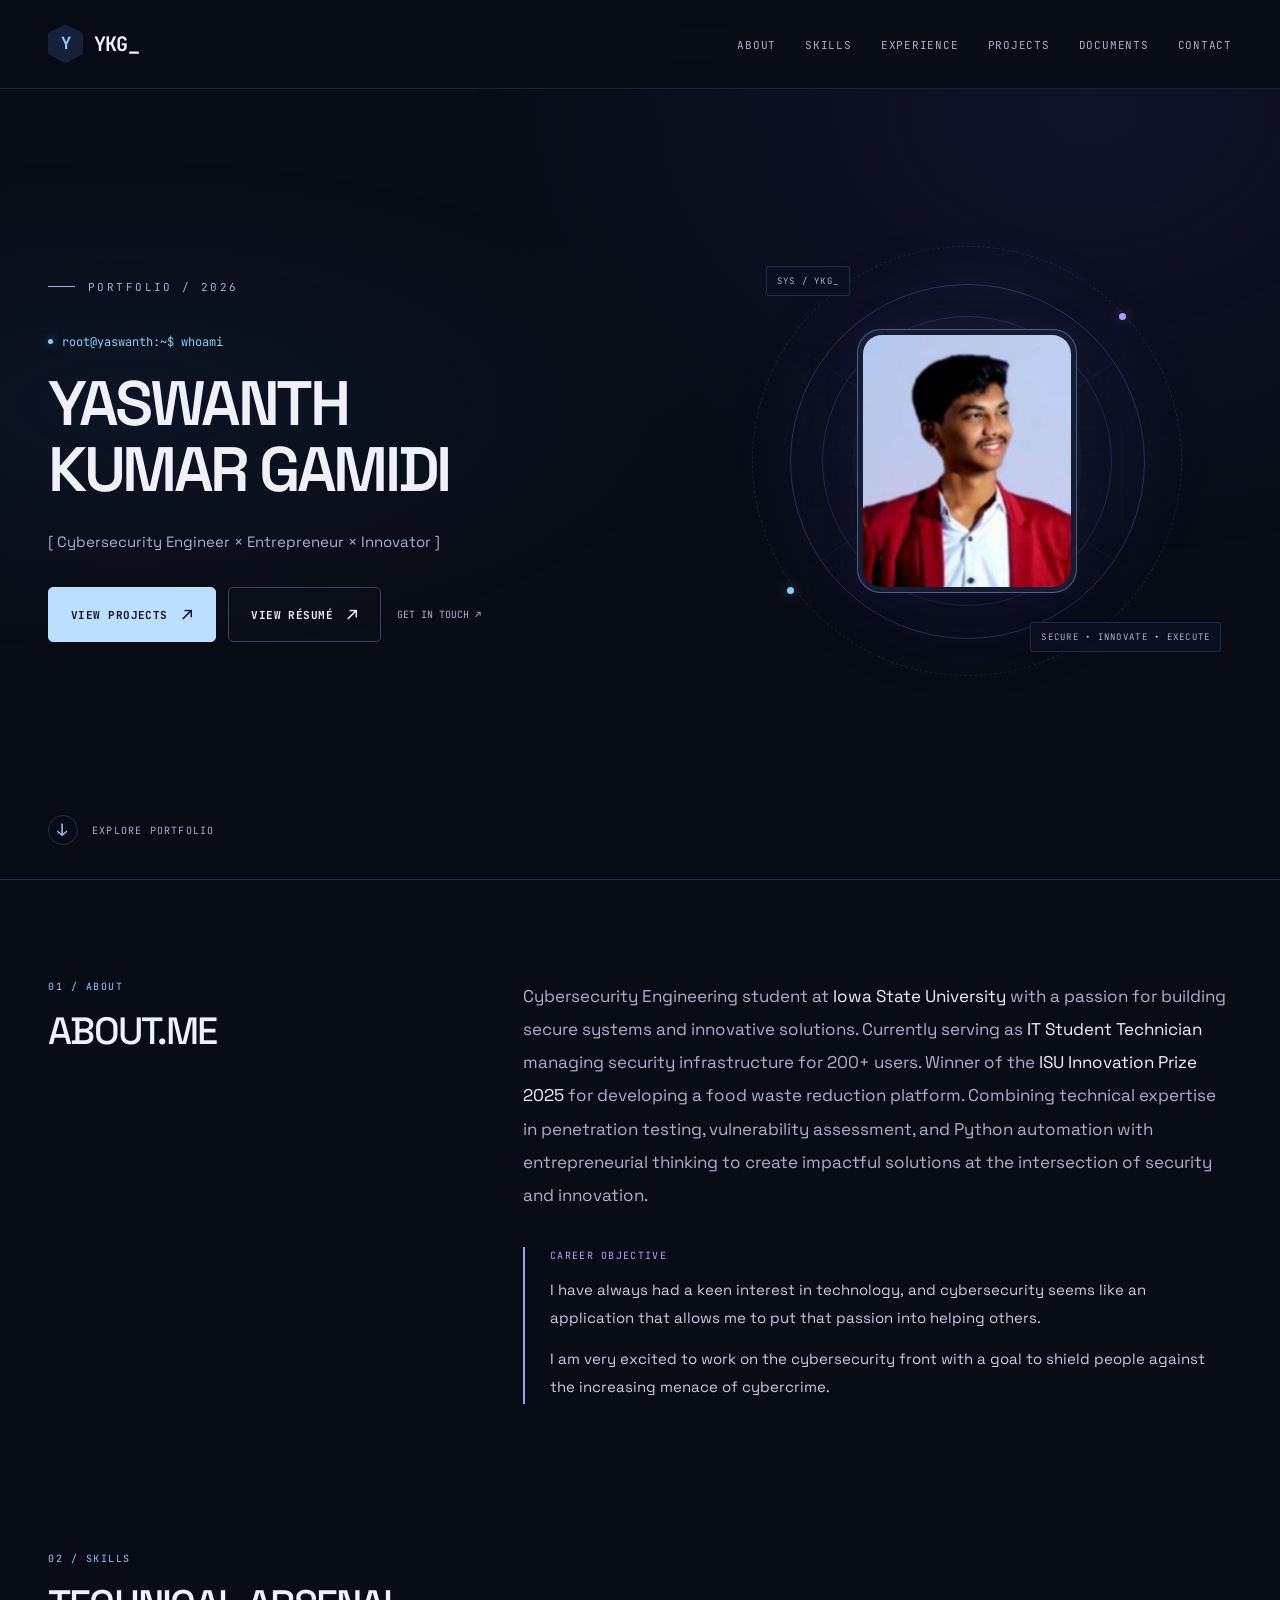
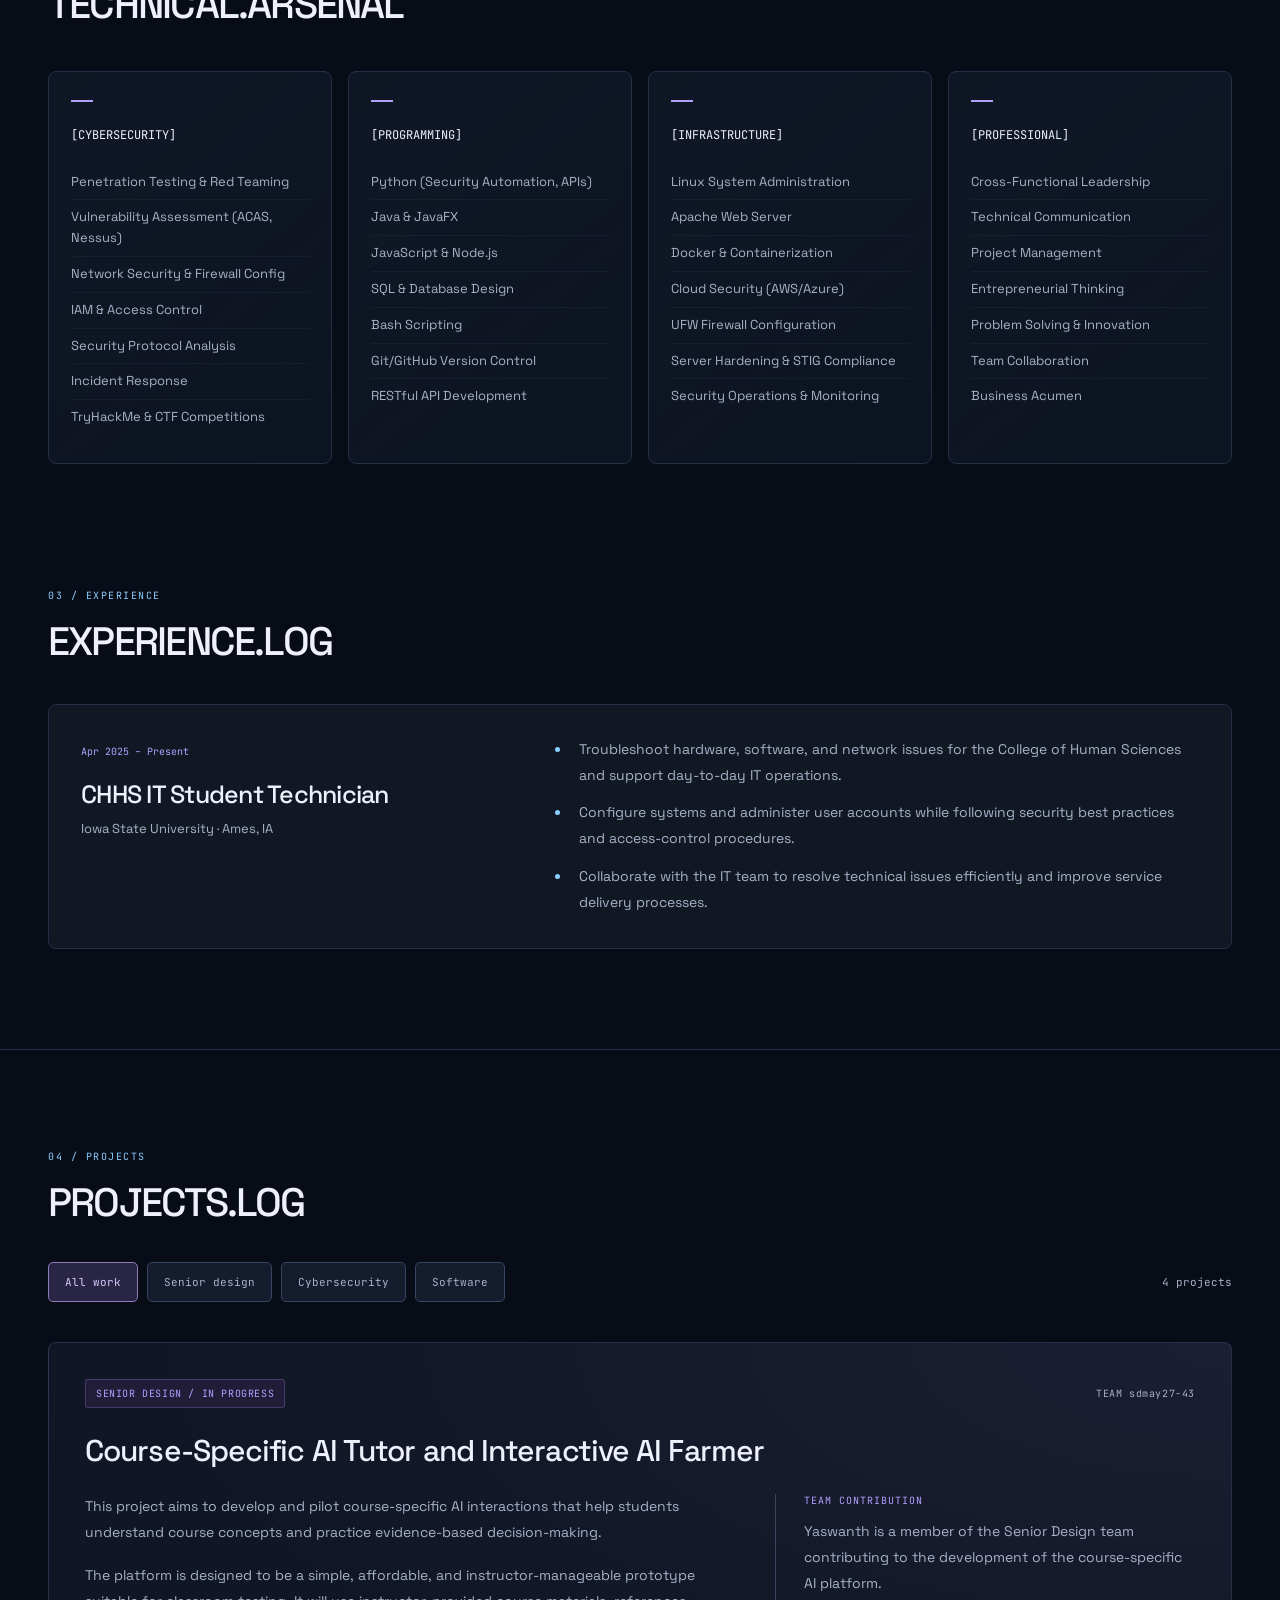
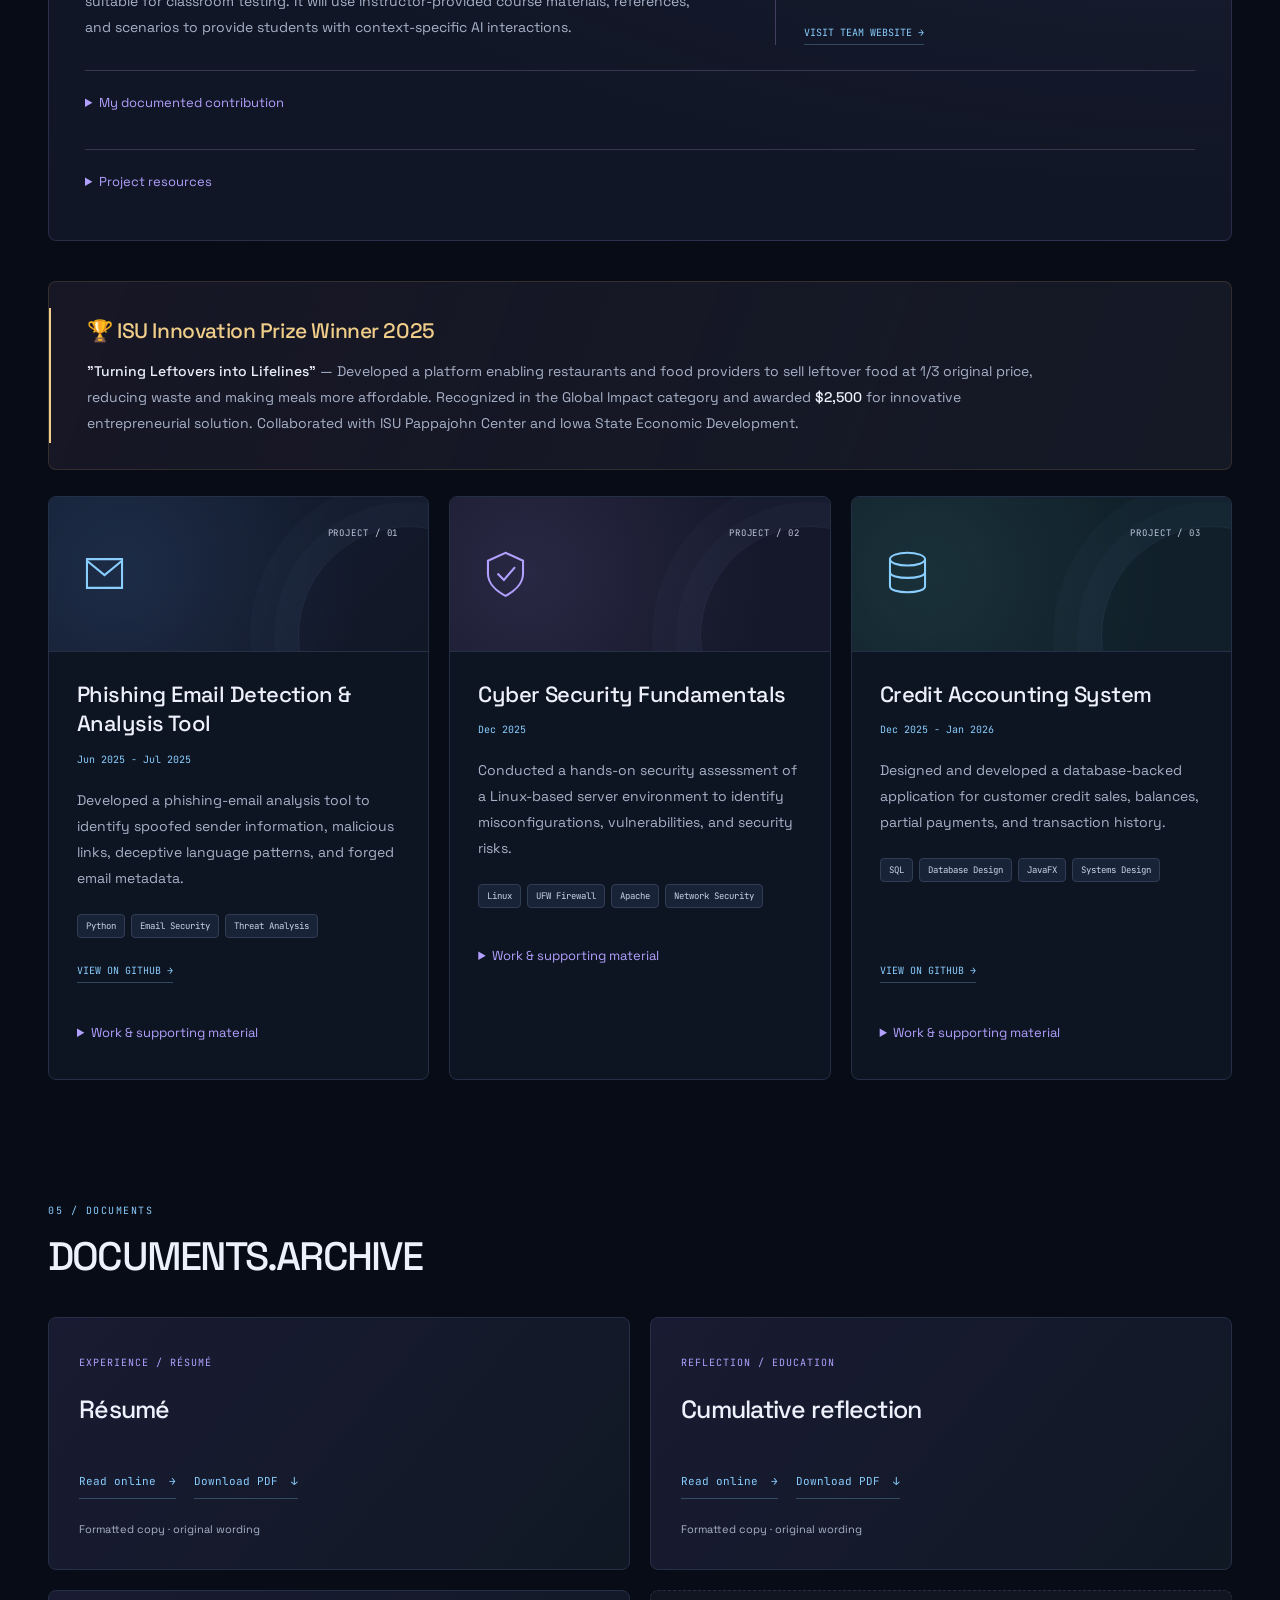
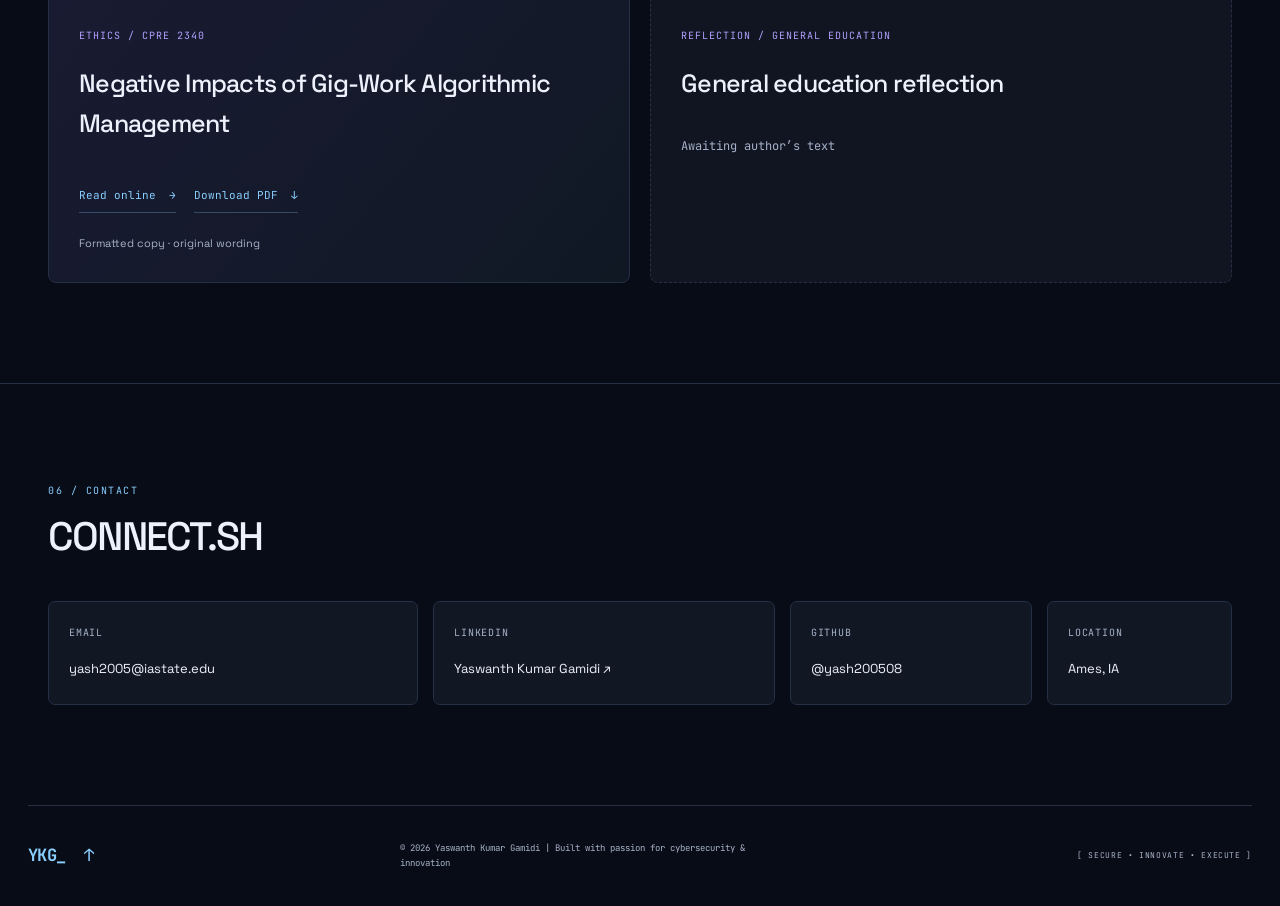
==== commit 784b8e6d: "Update portfolio contact email" ====
--- a/index.html
+++ b/index.html
@@ -250,9 +250,9 @@
     <section id="contact">
         <div class="section-heading"><span class="section-index">06 / CONTACT</span><h2 class="section-title">CONNECT.SH</h2></div>
         <div class="contact-grid">
-            <a href="mailto:gamidiyaswanth1234@gmail.com" class="contact-item">
+            <a href="mailto:yash2005@iastate.edu" class="contact-item">
                 <h3>EMAIL</h3>
-                <p>gamidiyaswanth1234@gmail.com</p>
+                <p>yash2005@iastate.edu</p>
             </a>
             <a href="https://www.linkedin.com/in/yaswanth-kumar-gamidi-3367861a9" target="_blank" rel="noopener noreferrer" class="contact-item">
                 <h3>LINKEDIN</h3>
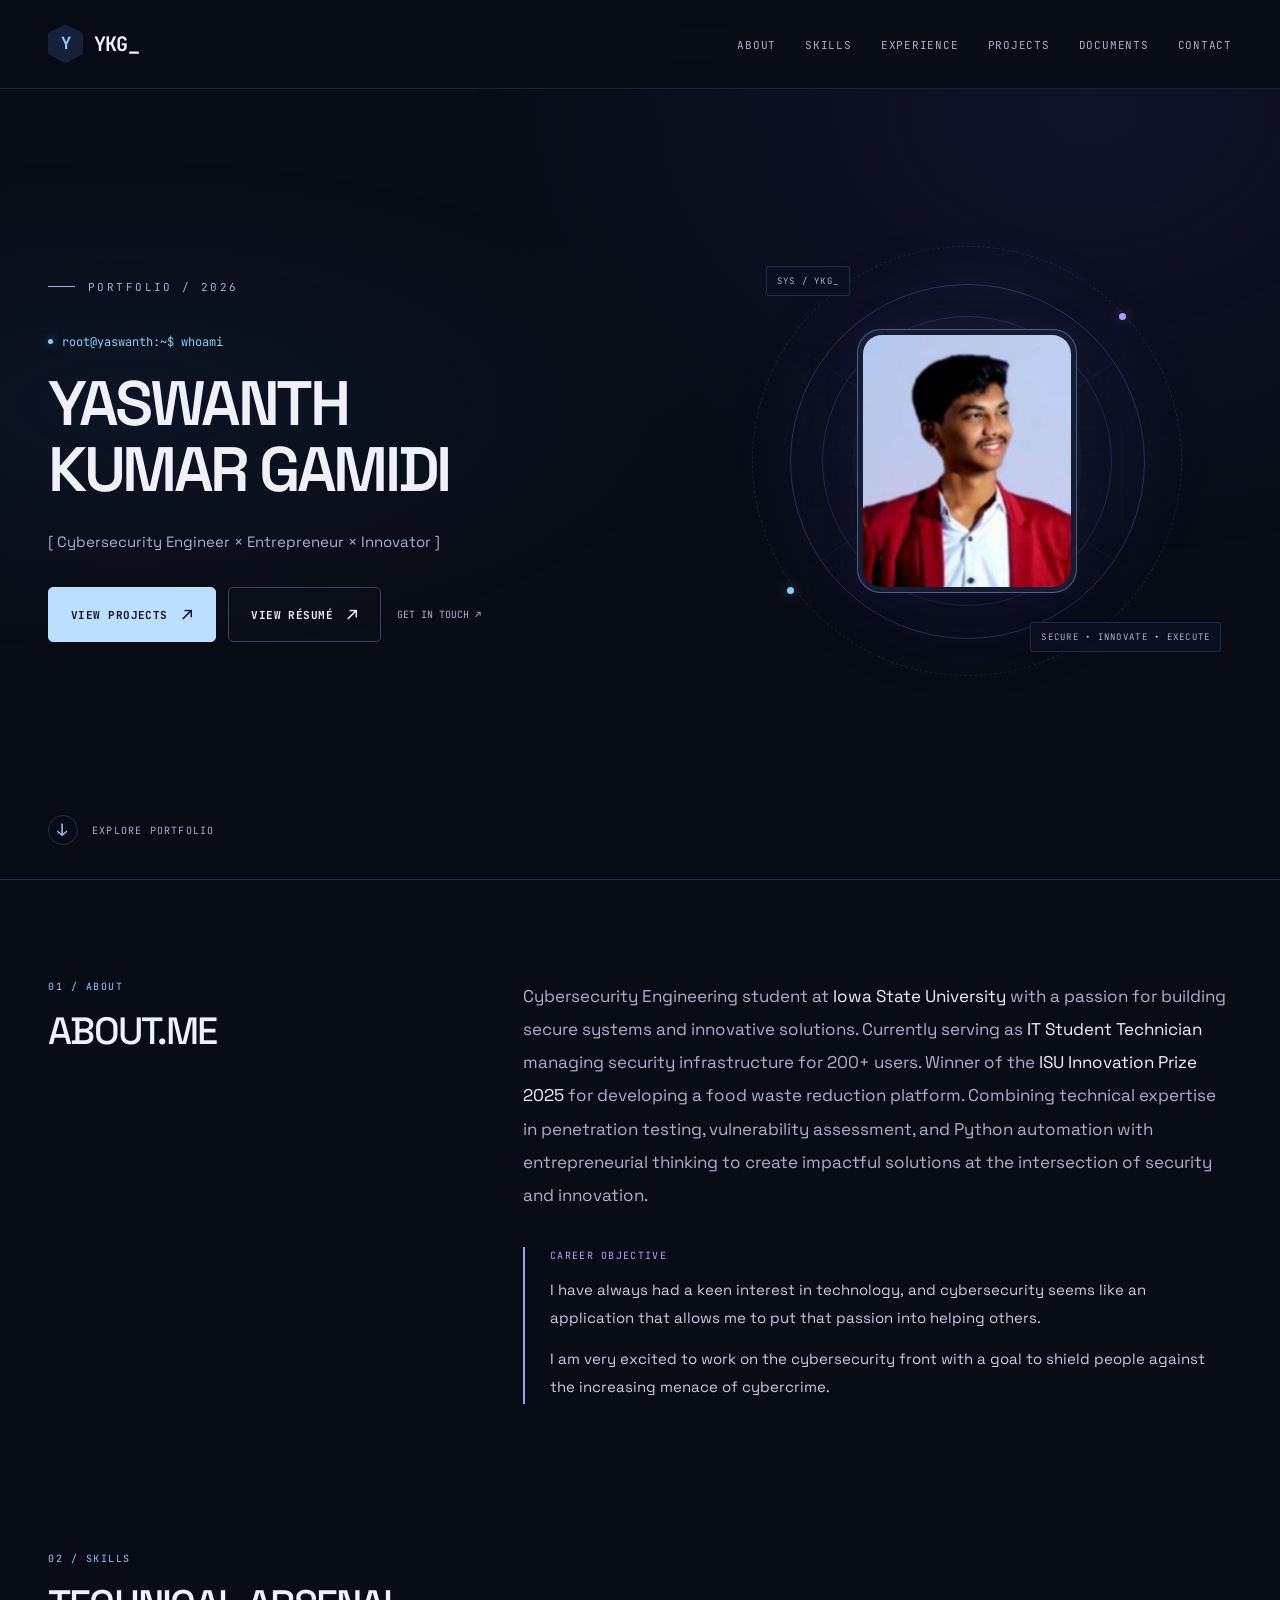
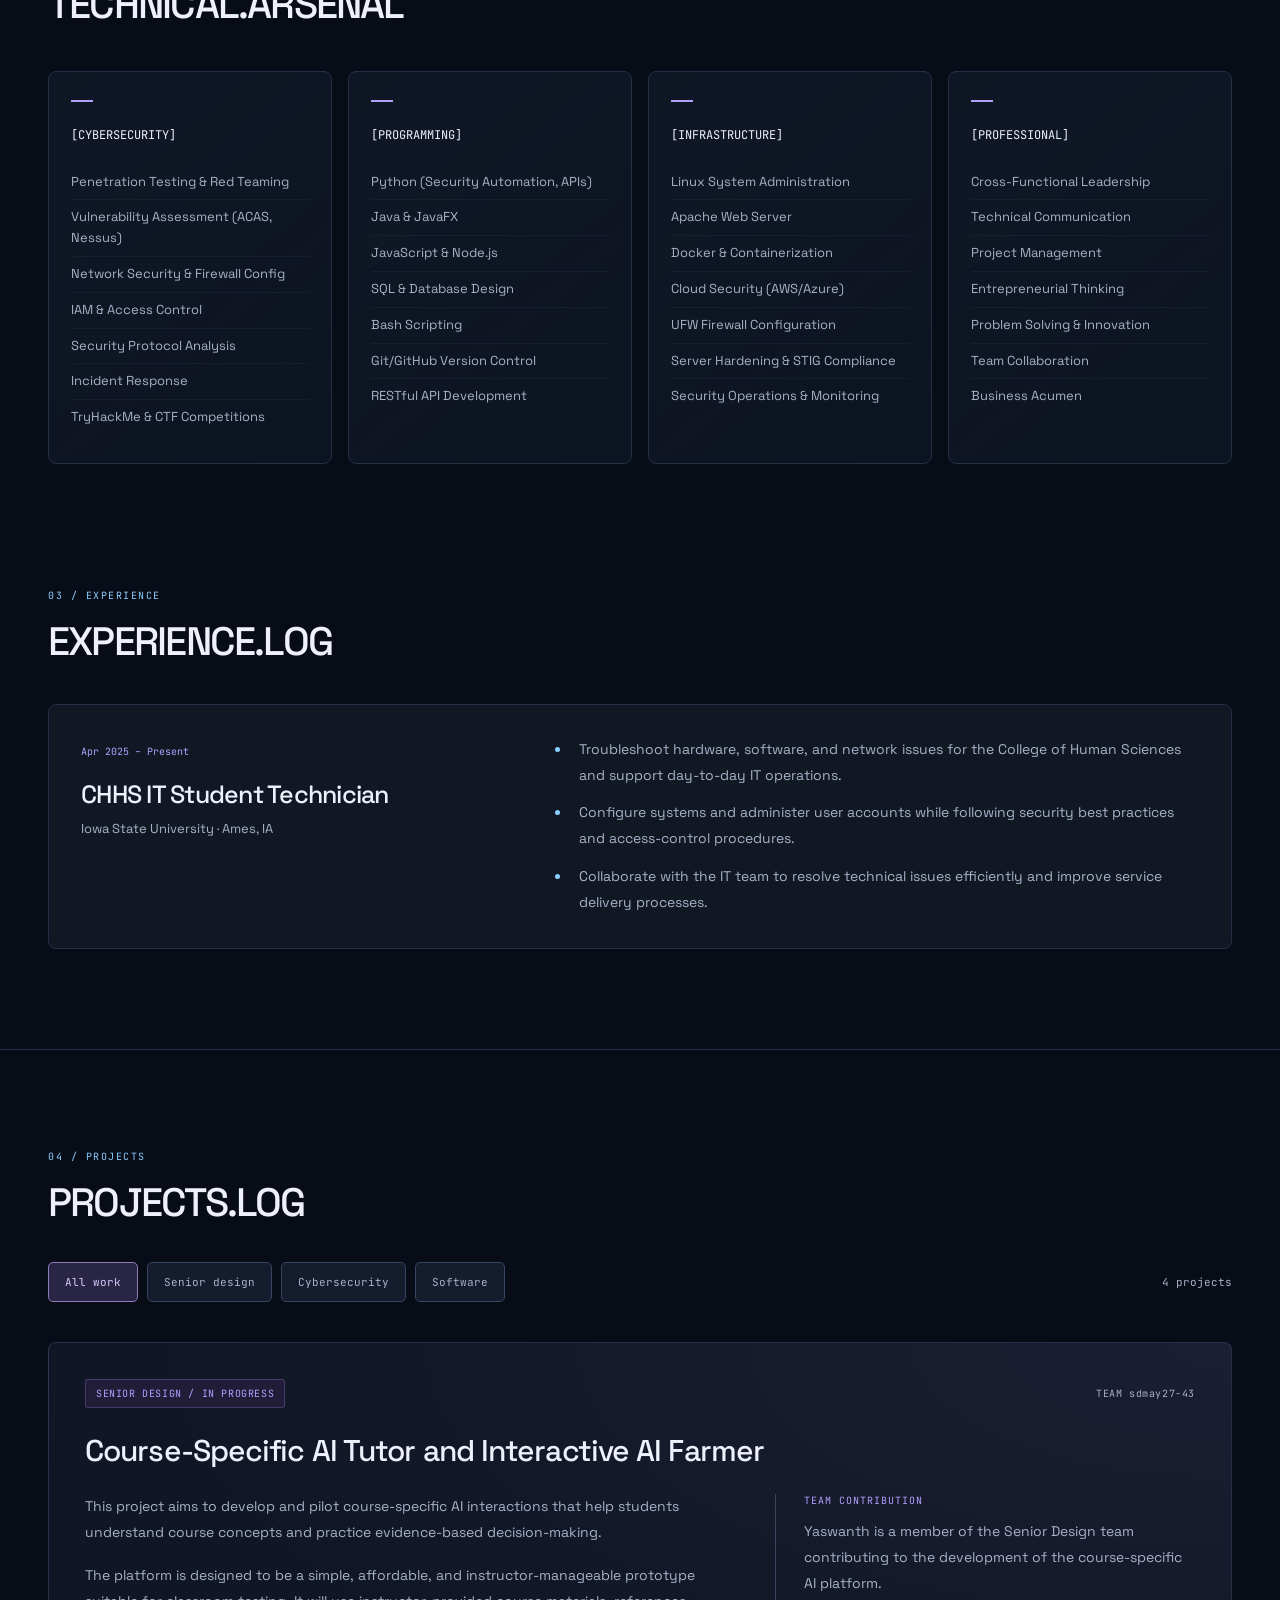
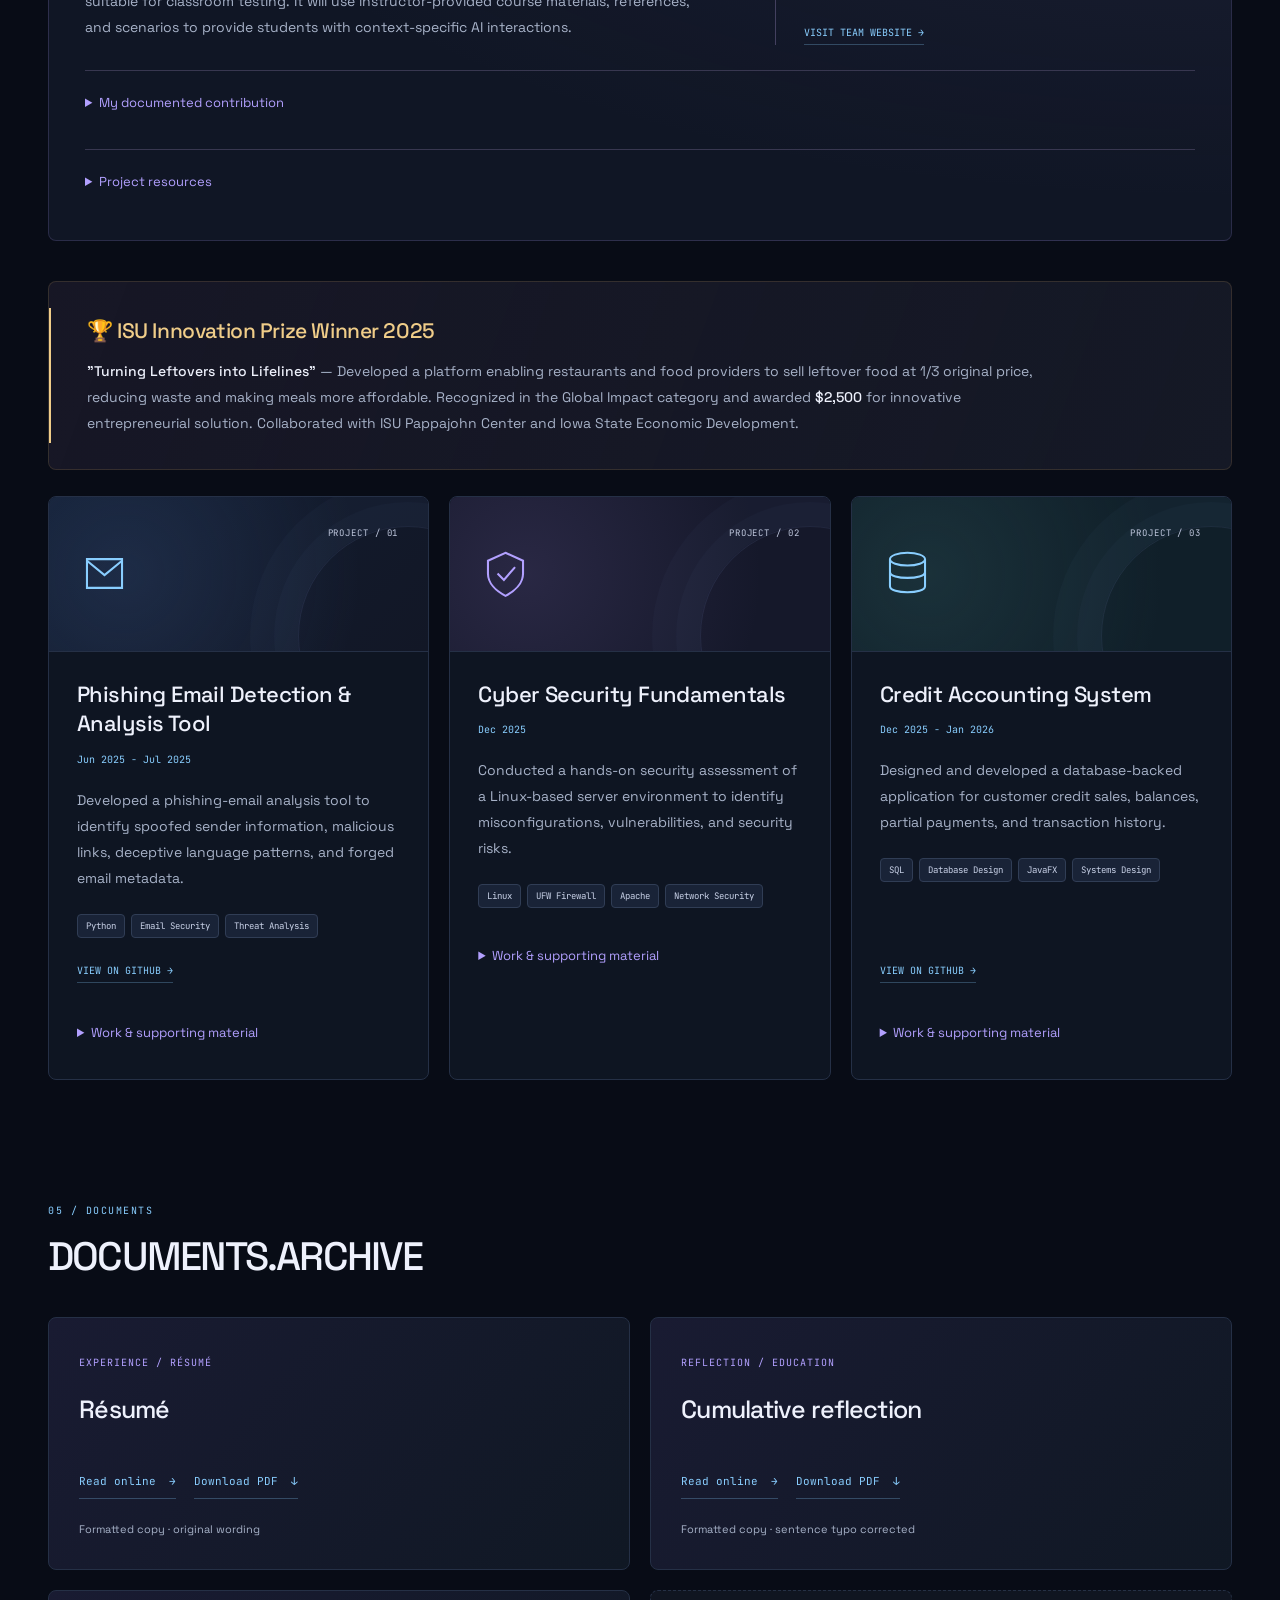
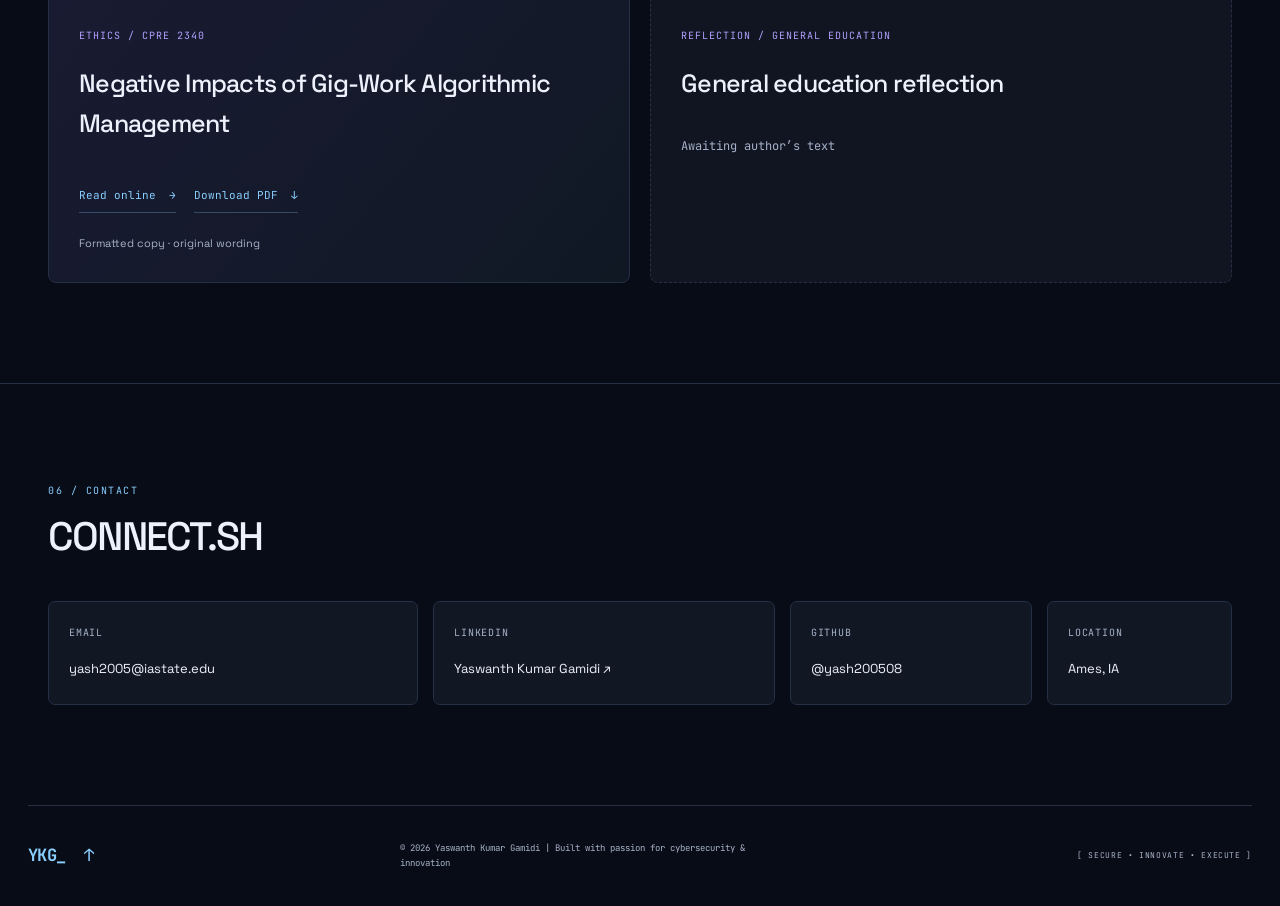
==== commit 3170c685: "Fix trailing word in cumulative reflection and PDF" ====
--- a/index.html
+++ b/index.html
@@ -243,7 +243,7 @@
 
     <section id="documents" aria-labelledby="documents-title">
         <div class="section-heading"><span class="section-index">05 / DOCUMENTS</span><h2 class="section-title" id="documents-title">DOCUMENTS.ARCHIVE</h2></div>
-        <div class="document-grid"><article class="document-card"><span class="document-type">EXPERIENCE / RÉSUMÉ</span><h3>Résumé</h3><div class="document-actions"><a href="resume.html">Read online <span aria-hidden="true">→</span></a><a href="assets/documents/resume.pdf" download>Download PDF <span aria-hidden="true">↓</span></a></div><p class="document-note">Formatted copy · original wording</p></article><article class="document-card"><span class="document-type">REFLECTION / EDUCATION</span><h3>Cumulative reflection</h3><div class="document-actions"><a href="cumulative-reflection.html">Read online <span aria-hidden="true">→</span></a><a href="assets/documents/cumulative-reflection.pdf" download>Download PDF <span aria-hidden="true">↓</span></a></div><p class="document-note">Formatted copy · original wording</p></article><article class="document-card"><span class="document-type">ETHICS / CPRE 2340</span><h3>Negative Impacts of Gig-Work Algorithmic Management</h3><div class="document-actions"><a href="ethics-paper.html">Read online <span aria-hidden="true">→</span></a><a href="assets/documents/ethics-paper.pdf" download>Download PDF <span aria-hidden="true">↓</span></a></div><p class="document-note">Formatted copy · original wording</p></article><article class="document-card document-pending"><span class="document-type">REFLECTION / GENERAL EDUCATION</span><h3>General education reflection</h3><p class="pending-status">Awaiting author’s text</p></article></div>
+        <div class="document-grid"><article class="document-card"><span class="document-type">EXPERIENCE / RÉSUMÉ</span><h3>Résumé</h3><div class="document-actions"><a href="resume.html">Read online <span aria-hidden="true">→</span></a><a href="assets/documents/resume.pdf" download>Download PDF <span aria-hidden="true">↓</span></a></div><p class="document-note">Formatted copy · original wording</p></article><article class="document-card"><span class="document-type">REFLECTION / EDUCATION</span><h3>Cumulative reflection</h3><div class="document-actions"><a href="cumulative-reflection.html">Read online <span aria-hidden="true">→</span></a><a href="assets/documents/cumulative-reflection.pdf" download>Download PDF <span aria-hidden="true">↓</span></a></div><p class="document-note">Formatted copy · sentence typo corrected</p></article><article class="document-card"><span class="document-type">ETHICS / CPRE 2340</span><h3>Negative Impacts of Gig-Work Algorithmic Management</h3><div class="document-actions"><a href="ethics-paper.html">Read online <span aria-hidden="true">→</span></a><a href="assets/documents/ethics-paper.pdf" download>Download PDF <span aria-hidden="true">↓</span></a></div><p class="document-note">Formatted copy · original wording</p></article><article class="document-card document-pending"><span class="document-type">REFLECTION / GENERAL EDUCATION</span><h3>General education reflection</h3><p class="pending-status">Awaiting author’s text</p></article></div>
     </section>
 
     <!-- Contact Section -->
